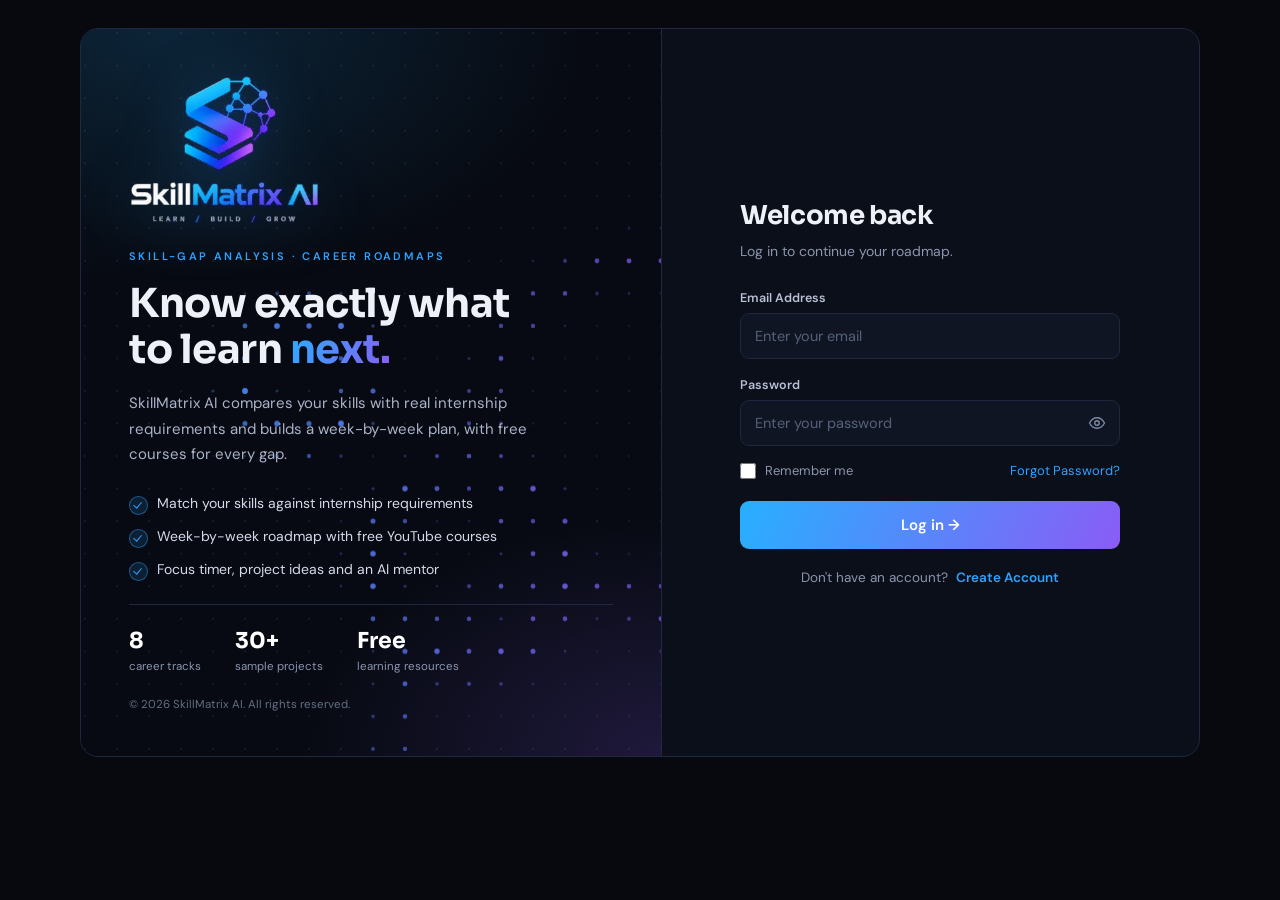
==== frontend/dashboard.html @ 907a7614 "Initial project commit" ====
<!DOCTYPE html>
<html lang="en">
<head>
    <meta charset="UTF-8">
    <meta name="viewport" content="width=device-width, initial-scale=1.0">
    <title>SkillMatrix AI - Dashboard</title>
    <link rel="icon" type="image/png" href="assets/favicon.png">
    <link rel="preconnect" href="https://fonts.googleapis.com">
    <link rel="preconnect" href="https://fonts.gstatic.com" crossorigin>
    <link href="https://fonts.googleapis.com/css2?family=DM+Sans:wght@400;500;600;700&family=Sora:wght@500;600;700&display=swap" rel="stylesheet">
    <link rel="stylesheet" href="css/app.css">
</head>
<body class="nav-open">

<svg width="0" height="0" style="position:absolute" aria-hidden="true"><defs><linearGradient id="rg" x1="0" y1="0" x2="1" y2="1"><stop offset="0" stop-color="#27b0ff"/><stop offset="1" stop-color="#8a5cf6"/></linearGradient><symbol id="i-home" viewBox="0 0 24 24"><path d="M3 11l9-8 9 8"/><path d="M5 10v10h14V10"/><path d="M10 20v-6h4v6"/></symbol><symbol id="i-target" viewBox="0 0 24 24"><circle cx="12" cy="12" r="9"/><circle cx="12" cy="12" r="5"/><circle cx="12" cy="12" r="1.2"/></symbol><symbol id="i-chart" viewBox="0 0 24 24"><path d="M4 20V10M10 20V4M16 20v-8M22 20H2"/></symbol><symbol id="i-search" viewBox="0 0 24 24"><circle cx="11" cy="11" r="7"/><path d="M20 20l-4-4"/></symbol><symbol id="i-calendar" viewBox="0 0 24 24"><rect x="3" y="5" width="18" height="16" rx="2"/><path d="M3 10h18M8 3v4M16 3v4"/></symbol><symbol id="i-steps" viewBox="0 0 24 24"><path d="M5 12h14M13 6l6 6-6 6"/></symbol><symbol id="i-code" viewBox="0 0 24 24"><path d="M8 8l-5 4 5 4M16 8l5 4-5 4M14 5l-4 14"/></symbol><symbol id="i-compass" viewBox="0 0 24 24"><circle cx="12" cy="12" r="9"/><path d="M15.5 8.5l-2 5-5 2 2-5z"/></symbol><symbol id="i-map" viewBox="0 0 24 24"><path d="M9 4L3 6v14l6-2 6 2 6-2V4l-6 2z"/><path d="M9 4v14M15 6v14"/></symbol><symbol id="i-timer" viewBox="0 0 24 24"><circle cx="12" cy="13" r="8"/><path d="M12 9v4l3 2M9 2h6"/></symbol><symbol id="i-sparkle" viewBox="0 0 24 24"><path d="M11 3l1.9 5.1L18 10l-5.1 1.9L11 17l-1.9-5.1L4 10l5.1-1.9z"/><path d="M19 15l.8 2.2L22 18l-2.2.8L19 21l-.8-2.2L16 18l2.2-.8z"/></symbol><symbol id="i-user" viewBox="0 0 24 24"><circle cx="12" cy="8" r="4"/><path d="M4 21c0-4 3.6-7 8-7s8 3 8 7"/></symbol><symbol id="i-logout" viewBox="0 0 24 24"><path d="M9 21H5a2 2 0 01-2-2V5a2 2 0 012-2h4M16 17l5-5-5-5M21 12H9"/></symbol><symbol id="i-flame" viewBox="0 0 24 24"><path d="M12 3c1 3.5 5 5.5 5 10a5 5 0 01-10 0c0-2 1-3 2-4 .3 1.5 1 2 2 2 0-3-1-5 1-8z"/></symbol><symbol id="i-layers" viewBox="0 0 24 24"><path d="M12 3l9 5-9 5-9-5z"/><path d="M3 13l9 5 9-5"/></symbol><symbol id="i-trend" viewBox="0 0 24 24"><path d="M3 17l6-6 4 4 8-8M15 7h6v6"/></symbol><symbol id="i-check" viewBox="0 0 24 24"><circle cx="12" cy="12" r="9"/><path d="M8 12.5l3 3 5-6"/></symbol><symbol id="i-medal" viewBox="0 0 24 24"><circle cx="12" cy="9" r="6"/><path d="M8.5 14L7 22l5-3 5 3-1.5-8"/></symbol></defs></svg>
<canvas id="bg-canvas" aria-hidden="true"></canvas>
<canvas id="confetti-canvas" aria-hidden="true"></canvas>

<!-- ============ SIDEBAR (opens / closes with the  button) ============ -->
<aside class="sidebar" id="sidebar" aria-label="Main menu">
    <div class="brand-row"><img src="assets/logo-mark.png" alt=""><span class="wordmark">Skill<b>Matrix</b> <i>AI</i></span></div>
    <nav id="nav">
        <p class="menu-title">Learn</p>
        <a href="#overview" data-view="overview"><svg class="ic"><use href="#i-home"/></svg><b>Dashboard</b></a>
        <a href="#analyzer" data-view="analyzer"><svg class="ic"><use href="#i-target"/></svg><b>Analyze My Skills</b></a>
        <a href="#progress" data-view="progress"><svg class="ic"><use href="#i-chart"/></svg><b>Skills &amp; Progress</b></a>
        <a href="#analysis" data-view="analysis"><svg class="ic"><use href="#i-search"/></svg><b>Skill Gap Analysis</b></a>
        <p class="menu-title">Plan</p>
        <a href="#roadmap" data-view="roadmap"><svg class="ic"><use href="#i-map"/></svg><b>Learning Roadmap</b></a>
        <a href="#schedule" data-view="schedule"><svg class="ic"><use href="#i-calendar"/></svg><b>My Schedule</b></a>
        <a href="#nextsteps" data-view="nextsteps"><svg class="ic"><use href="#i-steps"/></svg><b>Next Steps</b></a>
        <p class="menu-title">Build</p>
        <a href="#projects" data-view="projects"><svg class="ic"><use href="#i-code"/></svg><b>Projects</b></a>
        <a href="#career" data-view="career"><svg class="ic"><use href="#i-compass"/></svg><b>Career Tracks</b></a>
        <p class="menu-title">Tools</p>
        <a href="#focus" data-view="focus"><svg class="ic"><use href="#i-timer"/></svg><b>Focus Timer</b></a>
        <a href="#mentor" data-view="mentor"><svg class="ic"><use href="#i-sparkle"/></svg><b>AI Mentor</b></a>
        <p class="menu-title">Account</p>
        <a href="#profile" data-view="profile"><svg class="ic"><use href="#i-user"/></svg><b>My Profile</b></a>
    </nav>
    <div class="sidebar-bottom">
        <a href="index.html" id="logout-link"><svg class="ic"><use href="#i-logout"/></svg><b>Log out</b></a>
    </div>
</aside>
<div class="scrim" id="scrim"></div>

<!-- ============ MAIN ============ -->
<div class="main" id="main">

    <header class="topbar">
        <button type="button" class="menu-toggle" id="menu-toggle" aria-label="Toggle menu" aria-expanded="true" aria-controls="sidebar">
            <span></span><span></span><span></span>
        </button>

        <a href="#profile" class="profile-chip" id="profile-chip" title="My Profile">
            <div class="avatar" id="user-avatar">S</div>
            <div class="chip-text"><strong id="user-name">Student</strong><small>My Profile</small></div>
        </a>

        <div class="topbar-title">
            <h2 id="view-title">Dashboard</h2>
            <p id="view-sub">Welcome back! Continue your learning journey.</p>
        </div>

        <div class="top-right">
            <a href="#focus" class="mini-timer" id="mini-timer" hidden><svg class="ic"><use href="#i-timer"/></svg><span id="mini-timer-text">25:00</span></a>
            <span class="streak-pill" id="streak-pill" title="Days in a row with a focus session"><svg class="ic"><use href="#i-flame"/></svg><b id="streak-count">0</b></span>
        </div>
    </header>

    <p class="page-msg" id="page-msg" role="alert"></p>

    <main id="views">

        <!-- ========== DASHBOARD ========== -->
        <section class="view" id="overview" data-title="Dashboard" data-sub="Welcome back! Continue your learning journey.">
            <div class="welcome">
                <div>
                    <p class="small-text">YOUR LEARNING JOURNEY</p>
                    <h1 id="welcome-title">Welcome to SkillMatrix AI!</h1>
                    <p id="welcome-text">Build your skills and take the next step towards your career.</p>
                    <a href="#analyzer" class="start-btn" id="welcome-btn">Analyze My Skills</a>
                    <a href="#focus" class="start-btn ghost">Start Focus Session</a>
                </div>
                <div class="welcome-visual"><img src="assets/logo-mark.png" alt=""></div>
            </div>

            <div class="stats">
                <div class="stat-card">
                    <div class="stat-icon purple"><svg class="ic"><use href="#i-layers"/></svg></div>
                    <p>Total Skills</p><h2 id="stat-skills">00</h2><small>Skills added to profile</small>
                </div>
                <div class="stat-card">
                    <div class="stat-icon orange"><svg class="ic"><use href="#i-trend"/></svg></div>
                    <p>Skills to Improve</p><h2 id="stat-improve">00</h2><small>Based on career goal</small>
                </div>
                <div class="stat-card">
                    <div class="stat-icon green"><svg class="ic"><use href="#i-check"/></svg></div>
                    <p>Learning Progress</p><h2 id="stat-progress">0%</h2><small>Overall completion</small>
                </div>
                <div class="stat-card">
                    <div class="stat-icon blue"><svg class="ic"><use href="#i-code"/></svg></div>
                    <p>Projects</p><h2 id="stat-projects">00</h2><small>Recommended projects</small>
                </div>
            </div>

            <div class="two-column even">
                <div class="panel" id="continue-card"></div>
                <div class="panel" id="today-card"></div>
            </div>
            <div class="panel quote-card"><p id="quote-text"></p><small id="quote-by"></small></div>
        </section>

        <!-- ========== ANALYZE ========== -->
        <section class="view" id="analyzer" data-title="Analyze My Skills" data-sub="Add your skills, pick a target internship and get your match.">
            <div class="panel">
                <h3>Target Internship</h3>
                <p class="muted">Add your current skills and pick the internship you want. We calculate your match instantly.</p>

                <form id="analyze-form" class="analyze-form" action="#" method="post">
                    <div class="field">
                        <label for="internship">Target internship</label>
                        <select id="internship" name="internship"></select>
                    </div>
                    <div class="field" id="custom-title-field" hidden>
                        <label for="custom-title">Internship title</label>
                        <input id="custom-title" type="text" maxlength="80" placeholder="e.g. AI Research Intern">
                    </div>
                    <div class="field wide" id="custom-skills-field" hidden>
                        <label for="custom-skills">Required skills (comma separated)</label>
                        <input id="custom-skills" type="text" placeholder="e.g. Python, Machine Learning, SQL">
                    </div>
                    <div class="field">
                        <label for="course">Course</label>
                        <input id="course" name="course" type="text" maxlength="60" placeholder="e.g. B.Tech CSE">
                    </div>
                    <div class="field">
                        <label for="year">Year</label>
                        <select id="year" name="year">
                            <option value="">Select year</option>
                            <option>1st Year</option><option>2nd Year</option><option>3rd Year</option><option>4th Year</option>
                        </select>
                    </div>
                    <div class="field wide">
                        <label for="skill-input">Your skills</label>
                        <div class="skill-add">
                            <input id="skill-input" type="text" list="skill-options" maxlength="40" placeholder="Type a skill, e.g. Python" autocomplete="off">
                            <select id="skill-level" aria-label="Skill level">
                                <option value="Beginner">Beginner</option>
                                <option value="Intermediate" selected>Intermediate</option>
                                <option value="Advanced">Advanced</option>
                            </select>
                            <button type="button" class="btn" id="add-skill-btn">+ Add</button>
                        </div>
                        <datalist id="skill-options"></datalist>
                        <div class="chips" id="skill-chips"></div>
                    </div>
                    <div class="actions wide">
                        <button type="submit" class="btn primary" id="analyze-btn">Analyze My Skills →</button>
                        <span class="form-msg" id="analyze-msg" role="alert"></span>
                    </div>
                </form>
            </div>
        </section>

        <!-- ========== SKILLS & PROGRESS ========== -->
        <section class="view" id="progress" data-title="Skills & Progress" data-sub="Your current skill levels and career goal.">
            <div class="two-column">
                <div class="panel">
                    <h3>My Learning Progress</h3>
                    <p class="muted">Your current skill levels</p>
                    <div id="skill-bars"></div>
                </div>
                <div class="panel" id="skills">
                    <h3>My Skills</h3>
                    <p class="muted">Skills added to your profile</p>
                    <div class="skill-tags" id="skill-tags"></div>
                    <h4 class="subheading">Career Goal</h4>
                    <p class="career-goal" id="career-goal">Not selected yet</p>
                </div>
            </div>
        </section>

        <!-- ========== GAP ANALYSIS ========== -->
        <section class="view" id="analysis" data-title="Skill Gap Analysis" data-sub="See exactly what you know and what to learn next.">
            <div class="panel">
                <p class="muted">Compare your current skills with your career requirements.</p>
                <div class="match-summary" id="match-summary" hidden>
                    <div class="match-number" id="match-number">0%</div>
                    <div class="match-detail">
                        <strong id="match-label"></strong>
                        <div class="bar"><div class="fill" id="match-fill" style="width:0%"></div></div>
                        <small id="match-counts"></small>
                    </div>
                </div>
                <div class="gap-list" id="gap-list"></div>
            </div>
        </section>

        <!-- ========== SCHEDULE ========== -->
        <section class="view" id="schedule" data-title="My Schedule" data-sub="This week's plan, day by day.">
            <div class="panel schedule" id="schedule-list"></div>
        </section>

        <!-- ========== NEXT STEPS ========== -->
        <section class="view" id="nextsteps" data-title="Personalized Next Steps" data-sub="The three things that move you forward fastest.">
            <div class="three-column" id="next-steps"></div>
        </section>

        <!-- ========== PROJECTS ========== -->
        <section class="view" id="projects" data-title="Projects" data-sub="Recommended projects, plus sample projects in every language.">
            <div class="tabs" id="project-tabs" role="tablist">
                <button type="button" class="tab active" data-tab="rec"> Recommended for you</button>
                <button type="button" class="tab" data-tab="lang"> By language</button>
                <button type="button" class="tab" data-tab="mine"> My projects</button>
            </div>
            <div class="tab-pane" id="tab-rec">
                <h3 class="sub-title">Closes your skill gaps</h3>
                <div class="three-column" id="project-list"></div>
                <h3 class="sub-title">Matches the languages you already know</h3>
                <div class="three-column" id="project-more"></div>
            </div>
            <div class="tab-pane" id="tab-lang" hidden>
                <div class="lang-chips" id="lang-chips"></div>
                <div class="three-column" id="lang-projects"></div>
            </div>
            <div class="tab-pane" id="tab-mine" hidden>
                <div class="three-column" id="my-projects"></div>
            </div>
        </section>

        <!-- ========== CAREER TRACKS ========== -->
        <section class="view" id="career" data-title="Career Tracks" data-sub="Pick a track, follow the stages, learn with free playlists.">
            <h3 class="sub-title">Explore tracks</h3>
            <div class="track-grid" id="track-grid"></div>
            <div class="panel track-detail" id="track-detail" hidden></div>
            <h3 class="sub-title">Best matches for your skills</h3>
            <div class="two-column even" id="career-list"></div>
        </section>

        <!-- ========== ROADMAP ========== -->
        <section class="view" id="roadmap" data-title="Learning Roadmap" data-sub="AI-written week-by-week plan with free courses.">
            <div class="panel">
                <div class="roadmap-toolbar">
                    <div class="field">
                        <label for="roadmap-weeks">Weeks</label>
                        <select id="roadmap-weeks">
                            <option value="4">4 weeks</option><option value="6" selected>6 weeks</option>
                            <option value="8">8 weeks</option><option value="10">10 weeks</option><option value="12">12 weeks</option>
                        </select>
                    </div>
                    <div class="field">
                        <label for="roadmap-hours">Hours / week</label>
                        <input id="roadmap-hours" type="number" min="1" max="40" value="8">
                    </div>
                    <button type="button" class="btn primary" id="roadmap-btn"> Generate Roadmap</button>
                </div>
                <p class="form-msg" id="roadmap-msg" role="alert"></p>
                <p class="muted roadmap-summary" id="roadmap-summary"></p>
            </div>
            <div class="panel roadmap" id="roadmap-list"></div>
            <div class="panel" id="free-courses" hidden>
                <h3> Free courses for your roadmap</h3>
                <p class="muted">YouTube playlist searches in English and Hindi - pick the teacher you like best.</p>
                <div id="course-list"></div>
            </div>
        </section>

        <!-- ========== FOCUS TIMER ========== -->
        <section class="view" id="focus" data-title="Focus Timer" data-sub="Pomodoro sessions to build a study streak.">
            <div class="focus-wrap panel" id="focus-panel">
                <button type="button" class="btn exit-focus" id="exit-focus">✕ Exit Focus Mode</button>
                <div class="mode-tabs" id="mode-tabs">
                    <button type="button" class="tab active" data-mode="focus">Focus</button>
                    <button type="button" class="tab" data-mode="short">Short break</button>
                    <button type="button" class="tab" data-mode="long">Long break</button>
                </div>

                <div class="ring">
                    <svg viewBox="0 0 240 240" aria-hidden="true">
                        <circle class="ring-bg" cx="120" cy="120" r="104"/>
                        <circle class="ring-fg" id="ring-fg" cx="120" cy="120" r="104"/>
                    </svg>
                    <div class="ring-text"><span id="timer-text">25:00</span><small id="timer-mode">Focus</small></div>
                </div>

                <div class="field task-pick">
                    <label for="focus-task">What are you working on?</label>
                    <select id="focus-task"></select>
                </div>

                <div class="timer-controls">
                    <button type="button" class="btn primary big" id="timer-start">Start</button>
                    <button type="button" class="btn" id="timer-reset">↺ Reset</button>
                    <button type="button" class="btn" id="timer-done" hidden>✓ Mark task done</button>
                </div>

                <div class="timer-options">
                    <label>Focus <input type="number" id="opt-focus" min="5" max="90" value="25"> min</label>
                    <label>Short <input type="number" id="opt-short" min="1" max="30" value="5"> min</label>
                    <label>Long <input type="number" id="opt-long" min="5" max="60" value="15"> min</label>
                    <label class="switch"><input type="checkbox" id="opt-noise">  Focus sound</label>
                </div>

                <button type="button" class="btn focus-enter" id="enter-focus"> Enter Focus Mode (full screen)</button>
            </div>

            <div class="focus-stats" id="focus-stats"></div>
        </section>

        <!-- ========== AI MENTOR ========== -->
        <section class="view" id="mentor" data-title="AI Mentor" data-sub="Ask anything about skills, projects or careers.">
            <div class="panel chat">
                <div class="chat-log" id="chat-log"></div>
                <div class="chat-suggest" id="chat-suggest"></div>
                <form class="chat-form" id="chat-form" action="#" method="post">
                    <input type="text" id="chat-input" maxlength="500" placeholder="Ask your mentor... (Hindi / English / Hinglish)" autocomplete="off">
                    <button type="submit" class="btn primary" id="chat-send">Send </button>
                </form>
            </div>
        </section>

        <!-- ========== PROFILE ========== -->
        <section class="view" id="profile" data-title="My Profile" data-sub="Your details, stats and badges.">
            <div id="profile-panel"></div>
        </section>

    </main>

    <footer>
        <p>© 2026 SkillMatrix AI</p>
    </footer>
</div>

<script src="js/api.js"></script>
<script src="js/dashboard.js"></script>
<script src="js/extras.js"></script>
</body>
</html>
---- frontend/css/app.css ----
/* SkillMatrix AI - dashboard design system. Palette comes from the logo: electric blue -> violet on near-black. */
:root {
    --bg: #07090f; --surface: #0c111c; --surface2: #111826; --surface3: #162033; --line: #1c2538; --line2: #2a3550;
    --text: #eef1f8; --soft: #c3cadc; --muted: #8791a9; --dim: #5b657e;
    --blue: #2fa2ff; --violet: #8a5cf6; --green: #3ddc97; --amber: #ffb454; --red: #ff6b7a;
    --grad: linear-gradient(115deg, #27b0ff, #8a5cf6);
    --sidebar-w: 252px; --ease: cubic-bezier(.22,.8,.3,1);
    --r: 12px;
}
* { margin: 0; padding: 0; box-sizing: border-box; }
html { scroll-behavior: smooth; }
body { font-family: 'DM Sans', system-ui, -apple-system, 'Segoe UI', Roboto, sans-serif; background: var(--bg); color: var(--text); min-height: 100vh; -webkit-font-smoothing: antialiased; line-height: 1.5; }
h1, h2, h3, .wordmark, .stat-card h2, .match-number { font-family: 'Sora', 'DM Sans', system-ui, sans-serif; letter-spacing: -.3px; }
a { color: var(--blue); }
.muted { color: var(--muted); font-size: 13px; }
.ic { width: 18px; height: 18px; fill: none; stroke: currentColor; stroke-width: 1.7; stroke-linecap: round; stroke-linejoin: round; flex: 0 0 auto; }
#bg-canvas, #confetti-canvas { position: fixed; inset: 0; width: 100%; height: 100%; pointer-events: none; }
#bg-canvas { z-index: 0; opacity: .3; }
#confetti-canvas { z-index: 999; }

/* ============ sidebar ============ */
.sidebar { position: fixed; left: 0; top: 0; z-index: 50; width: var(--sidebar-w); height: 100vh; display: flex; flex-direction: column; padding: 18px 12px; background: #080b13; border-right: 1px solid var(--line); transform: translateX(-102%); transition: transform .4s var(--ease); }
body.nav-open .sidebar { transform: none; }
.brand-row { display: flex; align-items: center; gap: 10px; padding: 4px 8px 18px; }
.brand-row img { width: 34px; height: 34px; }
.wordmark { font-weight: 700; font-size: 18px; color: #fff; }
.wordmark b { color: var(--blue); font-weight: 700; }
.wordmark i { font-style: normal; background: var(--grad); -webkit-background-clip: text; background-clip: text; color: transparent; }
.sidebar nav { flex: 1; overflow-y: auto; padding-right: 2px; }
.menu-title { color: var(--dim); font-size: 10.5px; font-weight: 600; letter-spacing: 1.6px; text-transform: uppercase; margin: 18px 10px 7px; }
.menu-title:first-child { margin-top: 4px; }
.sidebar a { position: relative; display: flex; align-items: center; gap: 12px; padding: 9px 11px; margin-bottom: 2px; border-radius: 8px; color: var(--muted); text-decoration: none; font-size: 14px; font-weight: 500; transition: background .2s, color .2s, transform .25s var(--ease); }
.sidebar a .ic { color: var(--dim); transition: color .2s, transform .3s var(--ease); }
.sidebar a:hover { background: var(--surface2); color: #fff; transform: translateX(3px); }
.sidebar a:hover .ic { color: var(--blue); }
.sidebar a.active { background: linear-gradient(90deg, rgba(47,162,255,.14), rgba(138,92,246,.06)); color: #fff; }
.sidebar a.active .ic { color: var(--blue); }
.sidebar a.active::before { content: ""; position: absolute; left: -12px; top: 8px; bottom: 8px; width: 3px; border-radius: 0 3px 3px 0; background: var(--grad); }
.sidebar-bottom { border-top: 1px solid var(--line); margin-top: 8px; padding-top: 10px; }
.scrim { position: fixed; inset: 0; z-index: 40; background: rgba(2,4,10,.65); opacity: 0; pointer-events: none; transition: opacity .3s; }

/* ============ main + topbar ============ */
.main { position: relative; z-index: 1; margin-left: 0; padding: 0 34px 24px; transition: margin-left .4s var(--ease); }
body.nav-open .main { margin-left: var(--sidebar-w); }
.topbar { position: sticky; top: 0; z-index: 30; display: flex; align-items: center; gap: 14px; padding: 14px 0; margin: 0 -34px 26px; padding-left: 34px; padding-right: 34px; background: rgba(7,9,15,.82); backdrop-filter: blur(12px); border-bottom: 1px solid var(--line); }
.menu-toggle { width: 40px; height: 40px; flex: 0 0 40px; border-radius: 10px; border: 1px solid var(--line2); background: var(--surface); display: grid; place-content: center; gap: 4px; cursor: pointer; padding: 0; transition: border-color .2s, background .2s; }
.menu-toggle:hover { border-color: var(--blue); background: var(--surface2); }
.menu-toggle span { display: block; width: 17px; height: 1.8px; background: var(--soft); border-radius: 2px; transition: transform .35s var(--ease), opacity .2s, width .3s; }
body.nav-open .menu-toggle span:nth-child(1) { transform: translateY(5.8px) rotate(45deg); }
body.nav-open .menu-toggle span:nth-child(2) { opacity: 0; width: 5px; }
body.nav-open .menu-toggle span:nth-child(3) { transform: translateY(-5.8px) rotate(-45deg); }
.profile-chip { display: flex; align-items: center; gap: 10px; padding: 4px 14px 4px 4px; border-radius: 40px; background: var(--surface); border: 1px solid var(--line2); text-decoration: none; color: #fff; transition: border-color .2s, transform .25s var(--ease); flex: 0 0 auto; }
.profile-chip:hover { border-color: var(--blue); transform: translateY(-1px); }
.avatar { width: 32px; height: 32px; border-radius: 50%; display: grid; place-items: center; font-weight: 700; font-size: 14px; background: var(--grad); color: #04101c; font-family: 'Sora', sans-serif; flex: 0 0 auto; }
.chip-text { display: flex; flex-direction: column; line-height: 1.15; }
.chip-text strong { font-size: 13px; font-weight: 600; max-width: 130px; white-space: nowrap; overflow: hidden; text-overflow: ellipsis; }
.chip-text small { font-size: 10.5px; color: var(--muted); }
.topbar-title { flex: 1; min-width: 0; padding-left: 8px; }
.topbar-title h2 { font-size: 19px; font-weight: 600; margin-bottom: 1px; }
.topbar-title p { color: var(--muted); font-size: 12.5px; white-space: nowrap; overflow: hidden; text-overflow: ellipsis; }
.top-right { display: flex; align-items: center; gap: 10px; }
.streak-pill, .mini-timer { display: inline-flex; align-items: center; gap: 6px; padding: 7px 12px; border-radius: 20px; background: var(--surface); border: 1px solid var(--line2); font-size: 13px; font-weight: 600; text-decoration: none; }
.streak-pill { color: var(--amber); } .streak-pill .ic { width: 15px; height: 15px; }
.mini-timer { color: var(--blue); font-variant-numeric: tabular-nums; animation: blink 1.8s infinite; }
.mini-timer[hidden] { display: none; }
.page-msg { position: relative; z-index: 2; font-size: 13px; margin-bottom: 18px; padding: 12px 14px; border-radius: 9px; display: none; }
.page-msg.show { display: block; background: rgba(255,180,84,.1); border: 1px solid rgba(255,180,84,.3); color: #ffcf8f; }
.page-msg.error { background: rgba(255,107,122,.1); border-color: rgba(255,107,122,.3); color: #ff9aa5; }

/* ============ views: one visible at a time ============ */
.view { display: none; }
.view.active { display: block; }
.view.enter > * { animation: rise .5s var(--ease) both; }
.view.enter > *:nth-child(2) { animation-delay: .06s; } .view.enter > *:nth-child(3) { animation-delay: .12s; } .view.enter > *:nth-child(4) { animation-delay: .18s; }
.view.enter :is(.three-column, .stats, .track-grid, .two-column, .info-grid, .badges) > * { animation: rise .5s var(--ease) both; }
.view.enter :is(.three-column, .stats, .track-grid, .badges) > *:nth-child(1) { animation-delay: .05s; }
.view.enter :is(.three-column, .stats, .track-grid, .badges) > *:nth-child(2) { animation-delay: .1s; }
.view.enter :is(.three-column, .stats, .track-grid, .badges) > *:nth-child(3) { animation-delay: .15s; }
.view.enter :is(.three-column, .stats, .track-grid, .badges) > *:nth-child(n+4) { animation-delay: .2s; }
.sub-title { font-size: 15px; font-weight: 600; margin: 28px 0 14px; color: var(--soft); }
.sub-title:first-child { margin-top: 0; }
.subheading { margin: 26px 0 10px; font-size: 13px; color: var(--soft); font-weight: 600; }
.two-column { display: grid; grid-template-columns: 1.5fr 1fr; gap: 20px; }
.two-column.even { grid-template-columns: minmax(0,1fr) minmax(0,1fr); }
.three-column { display: grid; grid-template-columns: repeat(3, minmax(0,1fr)); gap: 18px; }

/* ============ cards ============ */
.panel, .small-card, .project-card, .career-card, .stat-card { background: var(--surface); border: 1px solid var(--line); border-radius: var(--r); padding: 22px; transition: border-color .25s, transform .3s var(--ease), background .25s; }
.stat-card:hover, .small-card:hover, .project-card:hover, .career-card:hover { border-color: var(--line2); transform: translateY(-3px); background: #0e1420; }
.panel h3 { font-size: 16px; font-weight: 600; margin-bottom: 6px; }
.panel .muted { margin-bottom: 20px; }
.panel + .panel { margin-top: 18px; }

/* hero */
.welcome { position: relative; overflow: hidden; display: flex; justify-content: space-between; align-items: center; gap: 24px; padding: 34px 36px; border-radius: 16px; border: 1px solid var(--line2); background: radial-gradient(520px 240px at 100% 0%, rgba(138,92,246,.2), transparent 70%), radial-gradient(420px 220px at 0% 100%, rgba(47,162,255,.13), transparent 70%), var(--surface); }
.welcome::before { content: ""; position: absolute; inset: 0 0 auto 0; height: 1px; background: var(--grad); opacity: .8; }
.small-text { color: var(--blue); font-size: 11px; font-weight: 600; letter-spacing: 2px; margin-bottom: 12px; text-transform: uppercase; }
.welcome h1 { font-size: 30px; font-weight: 700; margin-bottom: 10px; }
.welcome p { color: var(--soft); font-size: 14.5px; max-width: 520px; }
.welcome-visual { position: relative; flex: 0 0 150px; height: 150px; display: grid; place-items: center; margin-right: 20px; }
.welcome-visual img { width: 112px; position: relative; z-index: 1; animation: float 5s ease-in-out infinite; filter: drop-shadow(0 12px 28px rgba(47,162,255,.35)); }
.welcome-visual::before, .welcome-visual::after { content: ""; position: absolute; border-radius: 50%; border: 1px solid rgba(47,162,255,.28); inset: 0; animation: ping 3.6s ease-out infinite; }
.welcome-visual::after { animation-delay: 1.8s; border-color: rgba(138,92,246,.3); }

/* buttons */
.btn, .start-btn { display: inline-flex; align-items: center; justify-content: center; gap: 8px; padding: 10px 18px; border-radius: 9px; border: 1px solid var(--line2); background: var(--surface2); color: var(--soft); font-size: 13.5px; font-weight: 600; font-family: inherit; cursor: pointer; text-decoration: none; transition: border-color .2s, transform .2s var(--ease), box-shadow .25s, filter .2s, background .2s; position: relative; overflow: hidden; }
.btn:hover, .start-btn:hover { border-color: var(--blue); color: #fff; transform: translateY(-2px); }
.btn.primary, .start-btn { background: var(--grad); border-color: transparent; color: #fff; }
.btn.primary:hover, .start-btn:hover { box-shadow: 0 8px 24px rgba(47,162,255,.25); filter: brightness(1.07); border-color: transparent; }
.start-btn { margin-top: 22px; } .start-btn + .start-btn { margin-left: 10px; }
.start-btn.ghost { background: transparent; border: 1px solid var(--line2); color: var(--soft); }
.start-btn.ghost:hover { box-shadow: none; filter: none; border-color: var(--blue); }
.btn.big { padding: 13px 34px; font-size: 15px; }
.btn[disabled], button[disabled] { opacity: .6; cursor: wait; transform: none !important; }
.ripple { position: absolute; border-radius: 50%; background: rgba(255,255,255,.3); transform: scale(0); animation: ripple .6s linear; pointer-events: none; }
a.btn { text-decoration: none; }

/* stats */
.stats { display: grid; grid-template-columns: repeat(4, minmax(0,1fr)); gap: 16px; margin: 20px 0; }
.stat-icon { width: 38px; height: 38px; border-radius: 10px; display: grid; place-items: center; margin-bottom: 16px; }
.stat-icon.purple { background: rgba(138,92,246,.14); color: #b79bff; } .stat-icon.orange { background: rgba(255,180,84,.12); color: var(--amber); }
.stat-icon.green { background: rgba(61,220,151,.12); color: var(--green); } .stat-icon.blue { background: rgba(47,162,255,.13); color: var(--blue); }
.stat-card p { color: var(--muted); font-size: 13px; }
.stat-card h2 { font-size: 28px; font-weight: 700; margin: 4px 0 6px; }
.stat-card small { color: var(--dim); font-size: 11.5px; }
.quote-card { margin-top: 18px; border-left: 2px solid var(--blue); padding: 18px 22px; }
.quote-card p { font-size: 14.5px; color: var(--soft); line-height: 1.65; transition: opacity .4s; }
.quote-card small { color: var(--dim); display: block; margin-top: 6px; transition: opacity .4s; font-size: 12px; }
.mini-task { padding: 11px 13px; background: var(--surface2); border: 1px solid var(--line); border-radius: 9px; margin-top: 14px; font-size: 13px; color: var(--soft); }
.big-ring { display: flex; align-items: center; gap: 18px; }
.big-ring svg { width: 88px; height: 88px; transform: rotate(-90deg); flex: 0 0 88px; }
.ring-bg { fill: none; stroke: var(--surface3); stroke-width: 10; }
.ring-fg { fill: none; stroke: url(#rg); stroke-width: 10; stroke-linecap: round; }
.big-ring strong { font-family: 'Sora', sans-serif; font-size: 20px; }
.today-nums { display: flex; gap: 28px; flex-wrap: wrap; margin-top: 6px; }
.today-nums strong { display: block; font-family: 'Sora', sans-serif; font-size: 26px; color: #fff; }
.today-nums small { color: var(--muted); font-size: 12px; }
.detail-actions { display: flex; gap: 10px; flex-wrap: wrap; margin-top: 16px; }

/* forms */
.analyze-form { display: grid; grid-template-columns: 1fr 1fr; gap: 16px 20px; }
.analyze-form .wide, .actions.wide { grid-column: 1 / -1; }
.field label { display: block; font-size: 12px; font-weight: 600; color: var(--muted); margin-bottom: 7px; }
.field[hidden] { display: none; }
.panel input[type="text"], .panel input[type="number"], .panel select, .chat-form input, .profile-edit input, .timer-options input[type=number] { width: 100%; height: 42px; padding: 0 13px; background: var(--surface2); border: 1px solid var(--line2); border-radius: 9px; color: var(--text); font-size: 14px; outline: none; font-family: inherit; transition: border-color .2s, box-shadow .2s; }
.panel input:focus, .panel select:focus, .chat-form input:focus, .profile-edit input:focus { border-color: var(--blue); box-shadow: 0 0 0 3px rgba(47,162,255,.15); }
.panel select option { background: #111826; }
.skill-add { display: grid; grid-template-columns: 1fr 160px auto; gap: 10px; }
.actions { display: flex; align-items: center; gap: 16px; flex-wrap: wrap; }
.form-msg { font-size: 13px; line-height: 1.5; margin: 0; }
.form-msg:empty { display: none; }
.form-msg.error { color: #ff8e9a; } .form-msg.success { color: #5fe0a8; }
.field-error { border-color: var(--red) !important; }
.chips { display: flex; flex-wrap: wrap; gap: 8px; margin-top: 12px; }
.chip { background: var(--surface2); border: 1px solid var(--line2); color: var(--soft); padding: 7px 8px 7px 12px; border-radius: 20px; font-size: 12.5px; display: inline-flex; gap: 8px; align-items: center; animation: pop .3s var(--ease); }
.chip em { font-style: normal; color: var(--blue); font-size: 11px; }
.chip button { all: unset; cursor: pointer; color: var(--dim); font-size: 15px; line-height: 1; width: 18px; text-align: center; }
.chip button:hover { color: var(--red); }
.chips:empty::after { content: "No skills added yet."; color: var(--dim); font-size: 12.5px; }
.empty { color: var(--dim); font-size: 13px; padding: 6px 0; line-height: 1.6; }

/* skills / progress */
.skill-progress { margin-bottom: 18px; }
.progress-heading { display: flex; justify-content: space-between; font-size: 13px; margin-bottom: 8px; color: var(--soft); }
.progress-heading span:last-child { color: var(--muted); font-size: 12px; }
.bar { height: 7px; background: var(--surface3); border-radius: 10px; overflow: hidden; }
.fill { height: 100%; border-radius: 10px; background: var(--grad); transition: width .6s var(--ease); position: relative; overflow: hidden; }
.fill::after { content: ""; position: absolute; inset: 0; background: linear-gradient(90deg, transparent, rgba(255,255,255,.35), transparent); transform: translateX(-100%); animation: shine 2.8s infinite; }
.view.active .skill-progress .fill { animation: grow .9s var(--ease) both; transform-origin: left; }
.skill-tags { display: flex; flex-wrap: wrap; gap: 8px; }
.skill-tags span { background: var(--surface2); border: 1px solid var(--line2); color: var(--soft); padding: 7px 12px; border-radius: 20px; font-size: 12.5px; }
.career-goal { color: #fff; background: var(--surface2); border: 1px solid var(--line2); padding: 12px 14px; border-radius: 9px; font-size: 14px; }
.match-summary { display: flex; align-items: center; gap: 24px; padding: 4px 0 20px; border-bottom: 1px solid var(--line); margin-bottom: 4px; }
.match-summary[hidden] { display: none; }
.match-number { font-size: 42px; font-weight: 700; min-width: 120px; background: var(--grad); -webkit-background-clip: text; background-clip: text; color: transparent; }
.match-detail { flex: 1; } .match-detail strong { display: block; margin-bottom: 8px; font-size: 15px; }
.match-detail small { display: block; margin-top: 8px; color: var(--muted); font-size: 12px; }
.gap-list > div { display: flex; justify-content: space-between; align-items: center; gap: 12px; padding: 14px 0; border-bottom: 1px solid var(--line); font-size: 14px; }
.gap-list > div:last-child { border-bottom: 0; }
.gap-list div small { color: var(--muted); margin-left: 10px; font-size: 11.5px; }
.gap-list > div > span:first-child { display: flex; align-items: center; flex-wrap: wrap; gap: 4px; }
.status { padding: 5px 10px; border-radius: 6px; font-size: 11px; font-weight: 600; white-space: nowrap; }
.completed { background: rgba(61,220,151,.12); color: var(--green); } .pending { background: rgba(255,180,84,.12); color: var(--amber); }
.schedule > div { display: flex; padding: 13px 4px; border-bottom: 1px solid var(--line); gap: 26px; font-size: 13.5px; }
.schedule > div:last-child { border-bottom: 0; }
.schedule span { color: var(--blue); width: 110px; font-weight: 600; flex: 0 0 auto; }
.schedule p { color: var(--soft); }
.small-card { border-left: 2px solid var(--blue); }
.number { color: var(--blue); font-family: 'Sora', sans-serif; font-size: 13px; font-weight: 600; }
.small-card h3 { margin: 12px 0 8px; font-size: 16px; }
.small-card p, .project-card p { color: var(--muted); font-size: 13.5px; line-height: 1.65; }

/* links to YouTube */
.yt, .learn-link, .p-link { display: inline-flex; align-items: center; gap: 6px; font-size: 11.5px; font-weight: 600; padding: 5px 10px; border-radius: 16px; text-decoration: none; background: rgba(255,107,122,.09); color: #ff9aa5; border: 1px solid rgba(255,107,122,.22); transition: .2s; white-space: nowrap; }
.yt::before { content: ""; border-left: 6px solid currentColor; border-top: 4px solid transparent; border-bottom: 4px solid transparent; }
.yt:hover, .learn-link:hover { background: rgba(255,107,122,.17); transform: translateY(-1px); }
.yt.hi { background: rgba(255,180,84,.09); color: #ffc680; border-color: rgba(255,180,84,.24); }
.learn-link { margin-left: 8px; }
.p-link { background: var(--surface2); color: var(--soft); border-color: var(--line2); } .p-link:hover { border-color: var(--blue); color: #fff; }

/* tabs */
.tabs, .mode-tabs, .lang-chips { display: flex; flex-wrap: wrap; gap: 8px; margin-bottom: 22px; }
.tab, .lang-chip { all: unset; box-sizing: border-box; cursor: pointer; padding: 9px 16px; border-radius: 9px; background: var(--surface); border: 1px solid var(--line2); color: var(--muted); font-size: 13px; font-weight: 600; transition: .2s var(--ease); font-family: inherit; }
.tab:hover, .lang-chip:hover { color: #fff; border-color: var(--blue); transform: translateY(-1px); }
.tab.active, .lang-chip.active { background: rgba(47,162,255,.12); border-color: var(--blue); color: #fff; }
.tab-pane[hidden] { display: none; }
.tab-pane:not([hidden]) { animation: rise .4s var(--ease); }

/* projects */
.project-card { display: flex; flex-direction: column; }
.project-card h3 { font-size: 16px; margin: 0 0 10px; font-weight: 600; padding-right: 90px; }
.project-card .p-top { display: flex; align-items: center; justify-content: space-between; margin-bottom: 14px; }
.level { display: inline-block; padding: 4px 10px; background: rgba(47,162,255,.1); color: #7cc4ff; border: 1px solid rgba(47,162,255,.22); border-radius: 6px; font-size: 11px; font-weight: 600; }
.badge-rec { font-size: 10.5px; font-weight: 600; padding: 4px 9px; border-radius: 6px; background: rgba(61,220,151,.1); color: var(--green); border: 1px solid rgba(61,220,151,.25); }
.project-card small { display: block; margin-top: 12px; color: var(--muted); font-size: 11.5px; line-height: 1.5; }
.p-features { margin: 12px 0 0; padding: 0; list-style: none; display: flex; flex-wrap: wrap; gap: 6px; }
.p-features li { font-size: 11px; background: var(--surface2); color: var(--muted); padding: 4px 9px; border-radius: 6px; border: 1px solid var(--line); }
.p-foot { margin-top: auto; padding-top: 18px; display: flex; gap: 8px; flex-wrap: wrap; align-items: center; }
.p-state { font-family: inherit; font-size: 11.5px; font-weight: 600; padding: 5px 11px; border-radius: 16px; cursor: pointer; border: 1px solid var(--line2); background: var(--surface2); color: var(--soft); transition: .2s; }
.p-state:hover { border-color: var(--blue); }
.p-state.s-doing { background: rgba(255,180,84,.1); color: var(--amber); border-color: rgba(255,180,84,.3); }
.p-state.s-done { background: rgba(61,220,151,.1); color: var(--green); border-color: rgba(61,220,151,.3); }
.career-card h3 { font-size: 16px; margin-bottom: 8px; font-weight: 600; }
.career-card p { color: var(--muted); font-size: 13px; line-height: 1.6; }
.career-card .pct { float: right; color: var(--green); font-weight: 700; font-size: 15px; }
.match { display: inline-block; margin-top: 14px; padding: 5px 10px; border-radius: 6px; font-size: 11px; font-weight: 600; background: rgba(61,220,151,.12); color: var(--green); }
.career-card .match.explore { background: rgba(138,92,246,.12); color: #b79bff; }

/* career tracks */
.track-grid { display: grid; grid-template-columns: repeat(auto-fill, minmax(236px, 1fr)); gap: 16px; }
.track-card { all: unset; box-sizing: border-box; cursor: pointer; display: block; position: relative; overflow: hidden; background: var(--surface); border: 1px solid var(--line); border-radius: var(--r); padding: 20px; transition: .3s var(--ease); font-family: inherit; }
.track-card::before { content: ""; position: absolute; inset: 0 0 auto 0; height: 2px; background: var(--tc, var(--blue)); opacity: .9; }
.track-card:hover, .track-card.active { transform: translateY(-4px); border-color: var(--tc, var(--blue)); background: #0e1420; }
.t-mono { width: 42px; height: 42px; border-radius: 10px; display: grid; place-items: center; font-family: 'Sora', sans-serif; font-weight: 700; font-size: 14px; color: var(--tc, var(--blue)); background: color-mix(in srgb, var(--tc, var(--blue)) 14%, transparent); border: 1px solid color-mix(in srgb, var(--tc, var(--blue)) 35%, transparent); transition: transform .35s var(--ease); }
.track-card:hover .t-mono { transform: scale(1.1) rotate(-4deg); }
.track-card h3 { margin: 14px 0 6px; font-size: 15.5px; font-weight: 600; color: #fff; }
.track-card p { font-size: 12.5px; color: var(--muted); line-height: 1.6; min-height: 60px; }
.t-prog { margin-top: 14px; font-size: 11.5px; color: var(--muted); }
.track-card .bar { margin-top: 7px; height: 5px; }
.track-detail { margin: 20px 0 8px; border-top: 2px solid var(--tc, var(--blue)); animation: rise .45s var(--ease); }
.track-detail[hidden] { display: none; }
.track-detail h3 { font-size: 19px; margin-bottom: 6px; }
.stage-list { margin-top: 18px; position: relative; padding-left: 28px; }
.stage-list::before { content: ""; position: absolute; left: 8px; top: 6px; bottom: 6px; width: 1px; background: linear-gradient(var(--tc, var(--blue)), transparent); }
.stage { position: relative; padding-bottom: 22px; animation: rise .5s var(--ease) both; }
.stage::before { content: ""; position: absolute; left: -26px; top: 4px; width: 13px; height: 13px; border-radius: 50%; background: var(--bg); border: 2px solid var(--tc, var(--blue)); }
.stage h4 { font-size: 15px; font-weight: 600; margin-bottom: 4px; }
.stage h4 small { color: var(--muted); font-weight: 400; margin-left: 8px; font-size: 12px; }
.skill-row { display: flex; flex-wrap: wrap; align-items: center; gap: 8px; margin-top: 9px; font-size: 13px; }
.sk-name { min-width: 150px; color: var(--soft); }
.sk-name.known { color: var(--green); } .sk-name.known::after { content: " \2713"; }
.tool-row { display: flex; flex-wrap: wrap; gap: 8px; }
.tool-row span { font-size: 12px; background: var(--surface2); border: 1px solid var(--line2); color: var(--soft); padding: 6px 11px; border-radius: 6px; }

/* roadmap */
.roadmap-toolbar { display: flex; gap: 16px; align-items: flex-end; flex-wrap: wrap; }
.roadmap-toolbar .field { width: 150px; }
.roadmap-summary { margin-top: 14px; margin-bottom: 0 !important; }
.roadmap > div { position: relative; display: flex; gap: 18px; align-items: flex-start; padding: 16px 0; animation: rise .5s var(--ease) both; }
.roadmap > div:not(:last-child)::after { content: ""; position: absolute; left: 17px; top: 56px; bottom: -14px; width: 1px; background: var(--line2); }
.roadmap > div > span { flex: 0 0 34px; height: 34px; border-radius: 50%; display: grid; place-items: center; font-size: 13px; font-weight: 700; font-family: 'Sora', sans-serif; background: var(--surface2); border: 1px solid var(--line2); color: var(--muted); margin-top: 2px; position: relative; z-index: 1; }
.roadmap > div > span.done { background: var(--green); border-color: var(--green); color: #04150d; animation: pop .45s var(--ease); }
.roadmap > div > span.current { border-color: var(--blue); color: #fff; background: rgba(47,162,255,.15); animation: halo 2.2s infinite; }
.week-body { flex: 1; min-width: 0; }
.week-title { font-weight: 600; color: #fff; margin-bottom: 4px; font-size: 15px; }
.week-meta { color: var(--blue); font-size: 12px; margin-bottom: 6px; display: block; font-style: normal; }
.week-goal { color: var(--muted); font-size: 13px; margin-bottom: 10px; }
.week-links { margin: 0 0 10px; display: flex; gap: 8px; flex-wrap: wrap; align-items: center; font-size: 11.5px; color: var(--dim); }
.task { display: flex; gap: 10px; align-items: flex-start; padding: 5px 0; cursor: pointer; font-size: 13px; line-height: 1.5; color: var(--soft); }
.task input { margin-top: 3px; accent-color: var(--blue); }
.task.done span { text-decoration: line-through; color: var(--dim); }
.milestone { margin-top: 8px; font-size: 12px; color: var(--green); display: block; font-weight: 600; }
.tag-ai { display: inline-block; font-size: 10px; font-weight: 600; padding: 3px 8px; border-radius: 5px; margin-left: 8px; background: rgba(61,220,151,.12); color: var(--green); vertical-align: middle; }
.tag-ai.fallback { background: rgba(255,180,84,.12); color: var(--amber); }
.course-row { padding: 14px 0; border-bottom: 1px solid var(--line); display: flex; gap: 10px; flex-wrap: wrap; align-items: center; }
.course-row:last-child { border-bottom: 0; }
.course-row strong { min-width: 140px; font-size: 14px; font-weight: 600; }

/* focus timer */
.focus-wrap { max-width: 640px; margin: 0 auto; text-align: center; padding: 30px 26px; position: relative; }
.mode-tabs { justify-content: center; }
.ring { position: relative; width: 270px; height: 270px; margin: 6px auto 22px; }
.ring svg { width: 100%; height: 100%; transform: rotate(-90deg); }
.ring .ring-bg { stroke-width: 11; } .ring .ring-fg { stroke-width: 11; stroke-dasharray: 653.45; stroke-dashoffset: 0; transition: stroke-dashoffset .6s linear; filter: drop-shadow(0 0 7px rgba(47,162,255,.5)); }
.ring.running { animation: breathe 4s ease-in-out infinite; }
.ring-text { position: absolute; inset: 0; display: flex; flex-direction: column; align-items: center; justify-content: center; }
.ring-text span { font-family: 'Sora', sans-serif; font-size: 56px; font-weight: 600; font-variant-numeric: tabular-nums; }
.ring-text small { color: var(--muted); margin-top: 4px; font-size: 12px; letter-spacing: 2.4px; text-transform: uppercase; }
.task-pick { max-width: 420px; margin: 0 auto 20px; text-align: left; }
.timer-controls { display: flex; gap: 12px; justify-content: center; flex-wrap: wrap; }
.timer-controls .btn[hidden] { display: none; }
.timer-options { display: flex; gap: 16px; justify-content: center; flex-wrap: wrap; margin-top: 22px; font-size: 12px; color: var(--muted); align-items: center; }
.timer-options input[type=number] { width: 60px; height: 34px; text-align: center; padding: 0 6px; display: inline-block; }
.timer-options .switch { cursor: pointer; display: flex; align-items: center; gap: 6px; }
.timer-options input[type=checkbox] { accent-color: var(--blue); }
.focus-enter { margin-top: 24px; }
.exit-focus { display: none; position: absolute; top: 18px; right: 18px; }
.focus-stats { display: grid; grid-template-columns: repeat(auto-fit, minmax(140px, 1fr)); gap: 14px; margin: 20px auto 0; max-width: 640px; }
.focus-stats .stat-card { text-align: center; padding: 18px; }
.focus-stats .stat-card h2 { margin: 6px 0 0; font-size: 24px; }
body.focus-mode .sidebar, body.focus-mode .topbar, body.focus-mode footer, body.focus-mode .scrim { display: none !important; }
body.focus-mode .main { margin-left: 0 !important; padding: 0; }
body.focus-mode #focus-panel { position: fixed; inset: 0; max-width: none; margin: 0; z-index: 90; border-radius: 0; border: 0; display: flex; flex-direction: column; align-items: center; justify-content: center; background: radial-gradient(circle at 50% 40%, #0f1a33, #05070d 70%); animation: fadeIn .5s; }
body.focus-mode .focus-stats, body.focus-mode .focus-enter, body.focus-mode .timer-options { display: none; }
body.focus-mode .exit-focus { display: inline-flex; }
body.focus-mode .ring { width: min(70vw, 420px); height: min(70vw, 420px); }
body.focus-mode .ring-text span { font-size: clamp(54px, 12vw, 92px); }

/* mentor chat */
.chat { display: flex; flex-direction: column; max-width: 860px; margin: 0 auto; padding: 0; overflow: hidden; }
.chat-log { height: min(52vh, 460px); overflow-y: auto; padding: 22px; display: flex; flex-direction: column; gap: 12px; scroll-behavior: smooth; }
.msg { max-width: 82%; padding: 12px 15px; border-radius: 12px; font-size: 14px; line-height: 1.65; white-space: pre-wrap; word-break: break-word; animation: pop .3s var(--ease); }
.msg.bot { background: var(--surface2); border: 1px solid var(--line); border-bottom-left-radius: 3px; align-self: flex-start; }
.msg.me { background: var(--grad); color: #fff; border-bottom-right-radius: 3px; align-self: flex-end; }
.msg small { display: block; margin-top: 6px; font-size: 10.5px; color: var(--muted); }
.typing span { display: inline-block; width: 6px; height: 6px; margin-right: 4px; border-radius: 50%; background: var(--muted); animation: bounce 1s infinite; }
.typing span:nth-child(2) { animation-delay: .15s; } .typing span:nth-child(3) { animation-delay: .3s; }
.chat-suggest { display: flex; flex-wrap: wrap; gap: 8px; padding: 0 22px 14px; }
.chat-suggest button { all: unset; cursor: pointer; font-size: 12px; font-weight: 500; padding: 7px 12px; border-radius: 16px; border: 1px solid var(--line2); color: var(--soft); background: var(--surface2); transition: .2s; }
.chat-suggest button:hover { border-color: var(--blue); color: #fff; }
.chat-form { display: flex; gap: 10px; padding: 14px 18px; border-top: 1px solid var(--line); background: #0a0e18; }
.chat-form input { flex: 1; }

/* profile + badges */
.profile-hero { display: flex; gap: 22px; align-items: center; flex-wrap: wrap; padding: 26px; border-radius: 16px; border: 1px solid var(--line2); background: radial-gradient(420px 200px at 100% 0%, rgba(138,92,246,.16), transparent 70%), var(--surface); margin-bottom: 20px; }
.profile-hero .avatar { width: 76px; height: 76px; font-size: 30px; }
.profile-hero h3 { font-size: 22px; margin-bottom: 4px; }
.profile-hero p { color: var(--muted); font-size: 13px; }
.profile-edit { margin-left: auto; display: flex; gap: 8px; flex-wrap: wrap; }
.profile-edit input { width: 220px; }
.info-grid { display: grid; grid-template-columns: repeat(auto-fit, minmax(210px, 1fr)); gap: 14px; }
.info-grid .small-card { padding: 16px 18px; }
.info-grid small { color: var(--muted); font-size: 10.5px; display: block; margin-bottom: 6px; letter-spacing: 1.2px; font-weight: 600; }
.info-grid b { color: #fff; font-size: 14.5px; font-weight: 600; word-break: break-word; }
.badges { display: grid; grid-template-columns: repeat(auto-fill, minmax(170px, 1fr)); gap: 14px; }
.badge { text-align: center; padding: 20px 12px; border-radius: var(--r); background: var(--surface); border: 1px solid var(--line); transition: .3s var(--ease); }
.b-ico { width: 44px; height: 44px; margin: 0 auto 12px; border-radius: 50%; display: grid; place-items: center; background: var(--surface2); color: var(--dim); border: 1px solid var(--line2); transition: .4s; }
.b-ico .ic { width: 20px; height: 20px; }
.badge strong { font-size: 13px; display: block; margin-bottom: 4px; }
.badge small { font-size: 11.5px; color: var(--dim); }
.badge.earned { border-color: rgba(47,162,255,.4); }
.badge.earned .b-ico { background: var(--grad); color: #04101c; border-color: transparent; animation: pop .55s var(--ease); }
.badge.earned small { color: var(--green); }
.badge:hover { transform: translateY(-3px); }

footer { position: relative; z-index: 1; text-align: center; color: var(--dim); font-size: 12px; padding: 30px 0 6px; }
.toast { position: fixed; bottom: 26px; left: 50%; transform: translateX(-50%) translateY(30px); background: var(--surface3); border: 1px solid var(--line2); padding: 12px 20px; border-radius: 10px; font-size: 13.5px; opacity: 0; transition: .4s var(--ease); z-index: 1000; pointer-events: none; box-shadow: 0 12px 40px rgba(0,0,0,.5); }
.toast.show { opacity: 1; transform: translateX(-50%); }

@keyframes rise { from { opacity: 0; transform: translateY(18px); } to { opacity: 1; transform: none; } }
@keyframes fadeIn { from { opacity: 0; } to { opacity: 1; } }
@keyframes pop { 0% { opacity: 0; transform: scale(.85); } 70% { transform: scale(1.06); } 100% { opacity: 1; transform: scale(1); } }
@keyframes float { 0%,100% { transform: translateY(0); } 50% { transform: translateY(-10px); } }
@keyframes grow { from { transform: scaleX(0); } to { transform: scaleX(1); } }
@keyframes shine { to { transform: translateX(100%); } }
@keyframes ping { 0% { transform: scale(.7); opacity: .9; } 100% { transform: scale(1.35); opacity: 0; } }
@keyframes blink { 50% { opacity: .55; } }
@keyframes halo { 70% { box-shadow: 0 0 0 9px rgba(47,162,255,0); } 100% { box-shadow: 0 0 0 0 rgba(47,162,255,0); } }
@keyframes breathe { 50% { transform: scale(1.02); } }
@keyframes ripple { to { transform: scale(4); opacity: 0; } }
@keyframes bounce { 0%,60%,100% { transform: translateY(0); } 30% { transform: translateY(-5px); } }

@media (max-width: 1100px) { .stats { grid-template-columns: repeat(2, minmax(0,1fr)); } .three-column { grid-template-columns: repeat(2, minmax(0,1fr)); } }
@media (max-width: 900px) {
    body.nav-open .main { margin-left: 0; }
    body.nav-open .scrim { opacity: 1; pointer-events: auto; }
    .main { padding: 0 18px 20px; } .topbar { margin: 0 -18px 22px; padding-left: 18px; padding-right: 18px; }
    .topbar-title p { display: none; }
    .two-column, .two-column.even { grid-template-columns: minmax(0,1fr); }
    .welcome-visual { display: none; }
}
@media (max-width: 640px) {
    .stats, .three-column { grid-template-columns: minmax(0,1fr); }
    .analyze-form, .skill-add { grid-template-columns: 1fr; }
    .match-summary { flex-direction: column; align-items: flex-start; }
    .chip-text { display: none; } .profile-chip { padding: 4px; }
    .topbar-title h2 { font-size: 16px; }
    .welcome { padding: 24px 20px; } .welcome h1 { font-size: 24px; }
    .ring { width: 230px; height: 230px; } .ring-text span { font-size: 46px; }
    .msg { max-width: 92%; } .profile-edit { margin-left: 0; } .profile-edit input { width: 100%; }
    .schedule > div { gap: 14px; flex-direction: column; }
}
@media (prefers-reduced-motion: reduce) { *, *::before, *::after { animation-duration: .01ms !important; animation-iteration-count: 1 !important; transition-duration: .01ms !important; } #bg-canvas { display: none; } }

/* fixes */
.two-column > .panel + .panel, .two-column > * + * { margin-top: 0; }
.menu-title { margin: 12px 10px 5px; }
.sidebar a { padding: 8px 11px; margin-bottom: 1px; }
.brand-row { padding-bottom: 10px; }
@media (max-height: 820px) { .menu-title { margin-top: 8px; } .sidebar a { padding: 7px 11px; } }
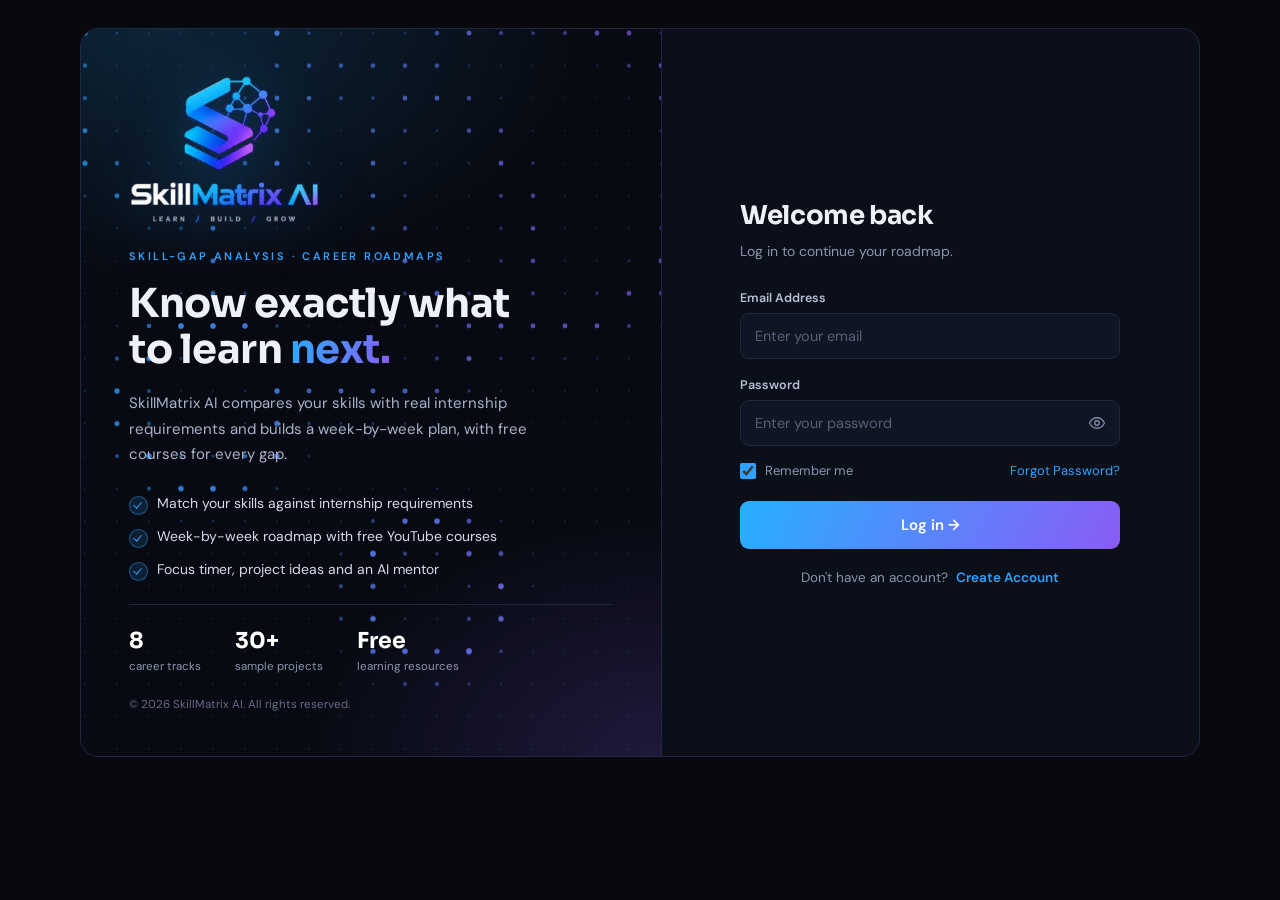
==== commit 21f69f72: "Update project features and deployment files" ====
--- a/frontend/dashboard.html
+++ b/frontend/dashboard.html
@@ -9,10 +9,13 @@
     <link rel="preconnect" href="https://fonts.gstatic.com" crossorigin>
     <link href="https://fonts.googleapis.com/css2?family=DM+Sans:wght@400;500;600;700&family=Sora:wght@500;600;700&display=swap" rel="stylesheet">
     <link rel="stylesheet" href="css/app.css">
+    <link rel="stylesheet" href="css/tools.css">
+    <link rel="manifest" href="manifest.json">
+    <meta name="theme-color" content="#0b1020">
 </head>
 <body class="nav-open">
 
-<svg width="0" height="0" style="position:absolute" aria-hidden="true"><defs><linearGradient id="rg" x1="0" y1="0" x2="1" y2="1"><stop offset="0" stop-color="#27b0ff"/><stop offset="1" stop-color="#8a5cf6"/></linearGradient><symbol id="i-home" viewBox="0 0 24 24"><path d="M3 11l9-8 9 8"/><path d="M5 10v10h14V10"/><path d="M10 20v-6h4v6"/></symbol><symbol id="i-target" viewBox="0 0 24 24"><circle cx="12" cy="12" r="9"/><circle cx="12" cy="12" r="5"/><circle cx="12" cy="12" r="1.2"/></symbol><symbol id="i-chart" viewBox="0 0 24 24"><path d="M4 20V10M10 20V4M16 20v-8M22 20H2"/></symbol><symbol id="i-search" viewBox="0 0 24 24"><circle cx="11" cy="11" r="7"/><path d="M20 20l-4-4"/></symbol><symbol id="i-calendar" viewBox="0 0 24 24"><rect x="3" y="5" width="18" height="16" rx="2"/><path d="M3 10h18M8 3v4M16 3v4"/></symbol><symbol id="i-steps" viewBox="0 0 24 24"><path d="M5 12h14M13 6l6 6-6 6"/></symbol><symbol id="i-code" viewBox="0 0 24 24"><path d="M8 8l-5 4 5 4M16 8l5 4-5 4M14 5l-4 14"/></symbol><symbol id="i-compass" viewBox="0 0 24 24"><circle cx="12" cy="12" r="9"/><path d="M15.5 8.5l-2 5-5 2 2-5z"/></symbol><symbol id="i-map" viewBox="0 0 24 24"><path d="M9 4L3 6v14l6-2 6 2 6-2V4l-6 2z"/><path d="M9 4v14M15 6v14"/></symbol><symbol id="i-timer" viewBox="0 0 24 24"><circle cx="12" cy="13" r="8"/><path d="M12 9v4l3 2M9 2h6"/></symbol><symbol id="i-sparkle" viewBox="0 0 24 24"><path d="M11 3l1.9 5.1L18 10l-5.1 1.9L11 17l-1.9-5.1L4 10l5.1-1.9z"/><path d="M19 15l.8 2.2L22 18l-2.2.8L19 21l-.8-2.2L16 18l2.2-.8z"/></symbol><symbol id="i-user" viewBox="0 0 24 24"><circle cx="12" cy="8" r="4"/><path d="M4 21c0-4 3.6-7 8-7s8 3 8 7"/></symbol><symbol id="i-logout" viewBox="0 0 24 24"><path d="M9 21H5a2 2 0 01-2-2V5a2 2 0 012-2h4M16 17l5-5-5-5M21 12H9"/></symbol><symbol id="i-flame" viewBox="0 0 24 24"><path d="M12 3c1 3.5 5 5.5 5 10a5 5 0 01-10 0c0-2 1-3 2-4 .3 1.5 1 2 2 2 0-3-1-5 1-8z"/></symbol><symbol id="i-layers" viewBox="0 0 24 24"><path d="M12 3l9 5-9 5-9-5z"/><path d="M3 13l9 5 9-5"/></symbol><symbol id="i-trend" viewBox="0 0 24 24"><path d="M3 17l6-6 4 4 8-8M15 7h6v6"/></symbol><symbol id="i-check" viewBox="0 0 24 24"><circle cx="12" cy="12" r="9"/><path d="M8 12.5l3 3 5-6"/></symbol><symbol id="i-medal" viewBox="0 0 24 24"><circle cx="12" cy="9" r="6"/><path d="M8.5 14L7 22l5-3 5 3-1.5-8"/></symbol></defs></svg>
+<svg width="0" height="0" style="position:absolute" aria-hidden="true"><defs><linearGradient id="rg" x1="0" y1="0" x2="1" y2="1"><stop offset="0" stop-color="#27b0ff"/><stop offset="1" stop-color="#8a5cf6"/></linearGradient><symbol id="i-home" viewBox="0 0 24 24"><path d="M3 11l9-8 9 8"/><path d="M5 10v10h14V10"/><path d="M10 20v-6h4v6"/></symbol><symbol id="i-target" viewBox="0 0 24 24"><circle cx="12" cy="12" r="9"/><circle cx="12" cy="12" r="5"/><circle cx="12" cy="12" r="1.2"/></symbol><symbol id="i-chart" viewBox="0 0 24 24"><path d="M4 20V10M10 20V4M16 20v-8M22 20H2"/></symbol><symbol id="i-search" viewBox="0 0 24 24"><circle cx="11" cy="11" r="7"/><path d="M20 20l-4-4"/></symbol><symbol id="i-calendar" viewBox="0 0 24 24"><rect x="3" y="5" width="18" height="16" rx="2"/><path d="M3 10h18M8 3v4M16 3v4"/></symbol><symbol id="i-steps" viewBox="0 0 24 24"><path d="M5 12h14M13 6l6 6-6 6"/></symbol><symbol id="i-code" viewBox="0 0 24 24"><path d="M8 8l-5 4 5 4M16 8l5 4-5 4M14 5l-4 14"/></symbol><symbol id="i-compass" viewBox="0 0 24 24"><circle cx="12" cy="12" r="9"/><path d="M15.5 8.5l-2 5-5 2 2-5z"/></symbol><symbol id="i-map" viewBox="0 0 24 24"><path d="M9 4L3 6v14l6-2 6 2 6-2V4l-6 2z"/><path d="M9 4v14M15 6v14"/></symbol><symbol id="i-timer" viewBox="0 0 24 24"><circle cx="12" cy="13" r="8"/><path d="M12 9v4l3 2M9 2h6"/></symbol><symbol id="i-sparkle" viewBox="0 0 24 24"><path d="M11 3l1.9 5.1L18 10l-5.1 1.9L11 17l-1.9-5.1L4 10l5.1-1.9z"/><path d="M19 15l.8 2.2L22 18l-2.2.8L19 21l-.8-2.2L16 18l2.2-.8z"/></symbol><symbol id="i-user" viewBox="0 0 24 24"><circle cx="12" cy="8" r="4"/><path d="M4 21c0-4 3.6-7 8-7s8 3 8 7"/></symbol><symbol id="i-logout" viewBox="0 0 24 24"><path d="M9 21H5a2 2 0 01-2-2V5a2 2 0 012-2h4M16 17l5-5-5-5M21 12H9"/></symbol><symbol id="i-flame" viewBox="0 0 24 24"><path d="M12 3c1 3.5 5 5.5 5 10a5 5 0 01-10 0c0-2 1-3 2-4 .3 1.5 1 2 2 2 0-3-1-5 1-8z"/></symbol><symbol id="i-layers" viewBox="0 0 24 24"><path d="M12 3l9 5-9 5-9-5z"/><path d="M3 13l9 5 9-5"/></symbol><symbol id="i-trend" viewBox="0 0 24 24"><path d="M3 17l6-6 4 4 8-8M15 7h6v6"/></symbol><symbol id="i-check" viewBox="0 0 24 24"><circle cx="12" cy="12" r="9"/><path d="M8 12.5l3 3 5-6"/></symbol><symbol id="i-gamepad" viewBox="0 0 24 24"><rect x="2" y="7" width="20" height="11" rx="5"/><path d="M7 10v5M4.5 12.5h5"/><circle cx="15.5" cy="11.5" r="1"/><circle cx="18" cy="14" r="1"/></symbol><symbol id="i-medal" viewBox="0 0 24 24"><circle cx="12" cy="9" r="6"/><path d="M8.5 14L7 22l5-3 5 3-1.5-8"/></symbol></defs></svg>
 <canvas id="bg-canvas" aria-hidden="true"></canvas>
 <canvas id="confetti-canvas" aria-hidden="true"></canvas>
 
@@ -35,7 +38,22 @@
         <p class="menu-title">Tools</p>
         <a href="#focus" data-view="focus"><svg class="ic"><use href="#i-timer"/></svg><b>Focus Timer</b></a>
         <a href="#mentor" data-view="mentor"><svg class="ic"><use href="#i-sparkle"/></svg><b>AI Mentor</b></a>
+        <a href="#skilltest" data-view="skilltest"><svg class="ic"><use href="#i-check"/></svg><b>Skill Test</b></a>
+        <a href="#games" data-view="games"><svg class="ic"><use href="#i-gamepad"/></svg><b>Game Zone</b></a>
+        <a href="#arcade" data-view="arcade"><svg class="ic"><use href="#i-gamepad"/></svg><b>Code Arcade</b></a>
+        <p class="menu-title">Career Kit</p>
+        <a href="#resume" data-view="resume"><svg class="ic"><use href="#i-layers"/></svg><b>Resume Builder</b></a>
+        <a href="#ats" data-view="ats"><svg class="ic"><use href="#i-search"/></svg><b>ATS Checker</b></a>
+        <a href="#linkedin" data-view="linkedin"><svg class="ic"><use href="#i-user"/></svg><b>LinkedIn Analyzer</b></a>
+        <a href="#interview" data-view="interview"><svg class="ic"><use href="#i-sparkle"/></svg><b>Interview Prep</b></a>
+        <a href="#notes" data-view="notes"><svg class="ic"><use href="#i-code"/></svg><b>Study Notes</b></a>
+        <a href="#tracker" data-view="tracker"><svg class="ic"><use href="#i-check"/></svg><b>Application Tracker</b></a>
+        <a href="#simulator" data-view="simulator"><svg class="ic"><use href="#i-trend"/></svg><b>Skill Simulator</b></a>
+        <a href="#company" data-view="company"><svg class="ic"><use href="#i-layers"/></svg><b>Company Prep</b></a>
+        <a href="#cover" data-view="cover"><svg class="ic"><use href="#i-user"/></svg><b>Cover Letter</b></a>
+        <a href="#market" data-view="market"><svg class="ic"><use href="#i-trend"/></svg><b>Job Market</b></a>
         <p class="menu-title">Account</p>
+        <a href="#privacy" data-view="privacy"><svg class="ic"><use href="#i-check"/></svg><b>Privacy &amp; Data</b></a>
         <a href="#profile" data-view="profile"><svg class="ic"><use href="#i-user"/></svg><b>My Profile</b></a>
     </nav>
     <div class="sidebar-bottom">
@@ -198,13 +216,14 @@
         </section>
 
         <!-- ========== SCHEDULE ========== -->
-        <section class="view" id="schedule" data-title="My Schedule" data-sub="This week's plan, day by day.">
-            <div class="panel schedule" id="schedule-list"></div>
+        <section class="view" id="schedule" data-title="My Schedule" data-sub="Build your own timetable: choose days, hours and start time.">
+            <div id="plan-box"></div>
         </section>
 
         <!-- ========== NEXT STEPS ========== -->
         <section class="view" id="nextsteps" data-title="Personalized Next Steps" data-sub="The three things that move you forward fastest.">
             <div class="three-column" id="next-steps"></div>
+            <div id="next-reco"></div>
         </section>
 
         <!-- ========== PROJECTS ========== -->
@@ -320,6 +339,39 @@
             </div>
         </section>
 
+        <!-- ========== CODE ARCADE ========== -->
+        <section class="view" id="arcade" data-title="Code Arcade" data-sub="Play, earn XP and learn Python, HTML, CSS and more.">
+            <div class="panel arc-stats" id="arc-stats"></div>
+            <div id="arc-home">
+                <h3 class="sub-title">Quiz rounds (6 questions each)</h3>
+                <div class="bt-tiers" id="arc-qlevel"></div>
+                <div class="game-grid" id="arc-langs"></div>
+                <h3 class="sub-title">Answer Rain: catch the right answer before it lands</h3>
+                <div class="game-grid" id="arc-rain"></div>
+                <h3 class="sub-title">Monster battles (5 levels: Easy to Insane)</h3>
+                <div class="game-grid" id="arc-battle"></div>
+                <h3 class="sub-title">Live labs: write real HTML and CSS</h3>
+                <div class="game-grid" id="arc-labs"></div>
+            </div>
+            <div id="arc-play" hidden></div>
+        </section>
+
+        <section class="view" id="skilltest" data-title="Skill Test" data-sub="Random questions verify the level you claim."><div id="v-skilltest"></div></section>
+
+        <section class="view" id="resume" data-title="Resume Builder" data-sub="Fill each section; the resume updates live."><div id="v-resume"></div></section>
+        <section class="view" id="ats" data-title="ATS Checker" data-sub="Upload your resume and see how ATS software reads it."><div id="v-ats"></div></section>
+        <section class="view" id="linkedin" data-title="LinkedIn Analyzer" data-sub="Tips plus a full profile analysis."><div id="v-linkedin"></div></section>
+        <section class="view" id="interview" data-title="Interview Prep" data-sub="Questions with full answers and a mock interview."><div id="v-interview"></div></section>
+        <section class="view" id="notes" data-title="Study Notes" data-sub="Notes for every language: edit, upload, download."><div id="v-notes"></div></section>
+        <section class="view" id="tracker" data-title="Application Tracker" data-sub="Track every application from wishlist to offer."><div id="v-tracker"></div></section>
+        <section class="view" id="simulator" data-title="Skill Simulator" data-sub="See how one new skill changes your match."><div id="v-simulator"></div></section>
+        <section class="view" id="company" data-title="Company Prep" data-sub="What each type of company looks for."><div id="v-company"></div></section>
+        <section class="view" id="cover" data-title="Cover Letter & Emails" data-sub="Cover letter, cold email and referral request."><div id="v-cover"></div></section>
+        <section class="view" id="privacy" data-title="Privacy & Data" data-sub="Export or delete everything we store."><div id="v-privacy"></div></section>
+        <section class="view" id="market" data-title="Job Market" data-sub="What companies ask for, shown as charts."><div id="v-market"></div></section>
+
+        <section class="view" id="games" data-title="Game Zone" data-sub="Space and racing games powered by coding questions."><div id="v-games"></div></section>
+
         <!-- ========== PROFILE ========== -->
         <section class="view" id="profile" data-title="My Profile" data-sub="Your details, stats and badges.">
             <div id="profile-panel"></div>
@@ -332,8 +384,25 @@
     </footer>
 </div>
 
-<script src="js/api.js"></script>
+<script src="js/config.js"></script>
+    <script src="js/api.js"></script>
 <script src="js/dashboard.js"></script>
+<script src="js/starters.js"></script>
 <script src="js/extras.js"></script>
+<script src="js/arcade-data.js"></script>
+<script src="js/arcade-gen.js"></script>
+<script src="js/arcade-bank.js"></script>
+<script src="js/sound.js"></script>
+<script src="js/arcade.js"></script>
+<script src="js/battle.js"></script>
+<script src="js/rain.js"></script>
+<script src="js/planner.js"></script>
+<script src="js/sync.js"></script>
+<script src="js/qbank.js"></script>
+<script src="js/kit-data.js"></script>
+<script src="js/qbank2.js"></script>
+<script src="js/qbank3.js"></script>
+<script src="js/games.js"></script>
+<script src="js/tools.js"></script>
 </body>
 </html>
--- a/frontend/css/app.css
+++ b/frontend/css/app.css
@@ -388,3 +388,112 @@
 .sidebar a { padding: 8px 11px; margin-bottom: 1px; }
 .brand-row { padding-bottom: 10px; }
 @media (max-height: 820px) { .menu-title { margin-top: 8px; } .sidebar a { padding: 7px 11px; } }
+
+
+/* thin dark scrollbars, no sideways scrolling in the menu */
+* { scrollbar-width: thin; scrollbar-color: #2a3550 transparent; }
+::-webkit-scrollbar { width: 8px; height: 8px; }
+::-webkit-scrollbar-track { background: transparent; }
+::-webkit-scrollbar-thumb { background: #2a3550; border-radius: 8px; }
+::-webkit-scrollbar-thumb:hover { background: #3a4a70; }
+::-webkit-scrollbar-corner { background: transparent; }
+.sidebar nav { overflow-x: hidden; overflow-y: auto; }
+.sidebar nav::-webkit-scrollbar { width: 4px; }
+
+
+/* starter code viewer */
+.code-btn { cursor: pointer; font-family: inherit; }
+.modal { position: fixed; inset: 0; z-index: 200; background: rgba(2,4,10,.78); backdrop-filter: blur(4px); display: grid; place-items: center; padding: 20px; animation: fadeIn .25s; }
+.modal-box { width: min(920px, 100%); max-height: 90vh; display: flex; flex-direction: column; gap: 14px; background: var(--surface); border: 1px solid var(--line2); border-radius: 14px; padding: 20px; animation: pop .3s var(--ease); }
+.modal-head { display: flex; justify-content: space-between; align-items: flex-start; gap: 14px; flex-wrap: wrap; }
+.modal-head h3 { font-size: 17px; margin-bottom: 2px; }
+.modal-head small { color: var(--blue); font-size: 12px; }
+.modal-actions { display: flex; gap: 8px; }
+.modal-actions .btn { padding: 8px 14px; }
+.code-block { margin: 0; overflow: auto; background: #070b14; border: 1px solid var(--line); border-radius: 10px; padding: 16px; font-size: 12.5px; line-height: 1.6; color: #d6def2; font-family: 'JetBrains Mono', 'Fira Code', Consolas, 'Courier New', monospace; tab-size: 4; }
+.code-block code { white-space: pre; }
+
+
+/* ============ Code Arcade ============ */
+.arc-stats { display: flex; justify-content: space-between; align-items: center; gap: 24px; flex-wrap: wrap; margin-bottom: 6px; }
+.arc-level { display: flex; align-items: center; gap: 16px; flex: 1; min-width: 280px; }
+.arc-badge { width: 54px; height: 54px; border-radius: 14px; display: grid; place-items: center; font-family: 'Sora', sans-serif; font-weight: 700; font-size: 22px; background: var(--grad); color: #04101c; flex: 0 0 54px; }
+.arc-level strong { display: block; font-size: 16px; } .arc-level small { color: var(--muted); font-size: 12px; }
+.arc-xp { flex: 1; min-width: 150px; } .arc-xp small { display: block; margin-top: 6px; }
+.arc-mini { display: flex; gap: 26px; }
+.arc-mini b { display: block; font-family: 'Sora', sans-serif; font-size: 22px; } .arc-mini small { color: var(--muted); font-size: 11.5px; }
+.game-grid { display: grid; grid-template-columns: repeat(auto-fill, minmax(220px, 1fr)); gap: 16px; }
+.game-card { all: unset; box-sizing: border-box; cursor: pointer; display: flex; flex-direction: column; gap: 6px; position: relative; overflow: hidden; background: var(--surface); border: 1px solid var(--line); border-radius: var(--r); padding: 20px; transition: .3s var(--ease); font-family: inherit; }
+.game-card::before { content: ""; position: absolute; inset: 0 0 auto 0; height: 2px; background: var(--tc, var(--blue)); }
+.game-card:hover { transform: translateY(-5px); border-color: var(--tc, var(--blue)); background: #0e1420; }
+.game-card:focus-visible { outline: 2px solid var(--blue); outline-offset: 2px; }
+.game-card h3 { font-size: 16px; margin: 10px 0 0; color: #fff; }
+.game-card p { color: var(--muted); font-size: 12.5px; line-height: 1.55; min-height: 38px; }
+.game-foot { display: flex; justify-content: space-between; align-items: center; margin-top: 8px; font-size: 12px; }
+.game-foot small { color: var(--muted); } .game-foot b { color: var(--tc, var(--blue)); }
+.game-card.done::after { content: "\2713"; position: absolute; top: 14px; right: 16px; color: var(--green); font-weight: 700; }
+.play-top { display: flex; justify-content: space-between; align-items: center; gap: 12px; flex-wrap: wrap; margin-bottom: 14px; }
+.play-meta { display: flex; gap: 18px; color: var(--muted); font-size: 13px; } .play-meta b { color: #fff; }
+.play-bar { margin-bottom: 18px; }
+.q-card { max-width: 820px; margin: 0 auto; }
+.q-text { font-size: 18px; margin-bottom: 14px; font-weight: 600; }
+.q-code { margin: 0 0 16px; font-size: 13.5px; }
+.opts { display: grid; gap: 10px; }
+.opt { all: unset; box-sizing: border-box; cursor: pointer; padding: 13px 16px; border-radius: 10px; background: var(--surface2); border: 1px solid var(--line2); color: var(--soft); font-size: 14.5px; white-space: pre-wrap; transition: .2s var(--ease); font-family: inherit; }
+.opt:hover { border-color: var(--blue); color: #fff; transform: translateX(4px); }
+.opt.right { background: rgba(61,220,151,.14); border-color: var(--green); color: #b8f5d9; animation: pop .35s var(--ease); }
+.opt.wrong { background: rgba(255,107,122,.12); border-color: var(--red); color: #ffb3bb; animation: shake .4s; }
+.fill-row { display: flex; gap: 10px; } .fill-input { flex: 1; height: 44px; padding: 0 14px; background: var(--surface2); border: 1px solid var(--line2); border-radius: 9px; color: var(--text); font-family: 'Courier New', monospace; font-size: 15px; outline: none; }
+.fill-input:focus { border-color: var(--blue); box-shadow: 0 0 0 3px rgba(47,162,255,.15); }
+.chip-answer, .chip-pool { display: flex; flex-direction: column; gap: 8px; margin: 12px 0; }
+.chip-answer { min-height: 56px; padding: 10px; border: 1px dashed var(--line2); border-radius: 10px; }
+.line-chip { all: unset; box-sizing: border-box; cursor: pointer; padding: 10px 14px; border-radius: 8px; background: var(--surface2); border: 1px solid var(--line2); color: #d6def2; font-family: 'Courier New', monospace; font-size: 13.5px; white-space: pre; transition: .2s; }
+.line-chip:hover { border-color: var(--blue); }
+.line-chip.right { border-color: var(--green); background: rgba(61,220,151,.12); } .line-chip.wrong { border-color: var(--red); background: rgba(255,107,122,.1); }
+.feedback { margin-top: 16px; padding: 14px 16px; border-radius: 10px; font-size: 14px; line-height: 1.6; animation: rise .35s var(--ease); white-space: pre-wrap; }
+.feedback[hidden] { display: none; }
+.feedback.ok { background: rgba(61,220,151,.1); border: 1px solid rgba(61,220,151,.35); color: #b8f5d9; }
+.feedback.bad { background: rgba(255,180,84,.09); border: 1px solid rgba(255,180,84,.35); color: #ffd9a8; }
+.feedback p { margin-top: 6px; color: var(--soft); }
+.q-next { margin-top: 16px; display: flex; justify-content: flex-end; } .q-next .btn[hidden] { display: none; }
+.result-card { max-width: 560px; margin: 20px auto; text-align: center; padding: 34px; }
+.stars { font-size: 44px; margin-bottom: 8px; } .star { display: inline-block; color: #2a3550; margin: 0 4px; }
+.star.on { color: #ffcf4d; animation: pop .6s var(--ease) both; filter: drop-shadow(0 0 8px rgba(255,207,77,.5)); }
+.result-card h2 { margin-bottom: 6px; }
+.lab-panel h3 { margin-bottom: 14px; font-size: 16px; }
+.lab-grid { display: grid; grid-template-columns: 1fr 1fr; gap: 16px; }
+.lab-code { width: 100%; min-height: 240px; margin-top: 6px; padding: 14px; background: #070b14; border: 1px solid var(--line2); border-radius: 10px; color: #d6def2; font-family: 'Courier New', monospace; font-size: 13.5px; line-height: 1.6; resize: vertical; outline: none; tab-size: 2; }
+.lab-code:focus { border-color: var(--blue); }
+.lab-frame { width: 100%; height: 240px; margin-top: 6px; border: 1px solid var(--line2); border-radius: 10px; background: #fff; }
+@keyframes shake { 20%, 60% { transform: translateX(-6px); } 40%, 80% { transform: translateX(6px); } }
+@media (max-width: 760px) { .lab-grid { grid-template-columns: 1fr; } .arc-mini { gap: 18px; } }
+
+/* ============ planner + battle ============ */
+.pl-cfg { display: grid; grid-template-columns: repeat(auto-fit, minmax(160px, 1fr)); gap: 14px; margin-bottom: 12px; }
+.pl-sum { margin: 6px 0 14px; }
+.pl-days { display: grid; grid-template-columns: repeat(auto-fill, minmax(260px, 1fr)); gap: 14px; }
+.pl-day h4 { font-size: 14px; margin-bottom: 10px; }
+.pl-day.today { border-color: var(--blue); }
+.pl-slot { display: grid; grid-template-columns: auto 46px 1fr; gap: 8px; align-items: start; padding: 8px 0; border-top: 1px solid var(--line); font-size: 13px; color: var(--soft); cursor: pointer; }
+.pl-slot b { color: var(--blue); font-weight: 600; }
+.pl-slot.done span { text-decoration: line-through; color: var(--dim); }
+#next-reco { margin-top: 26px; }
+.bt-card { cursor: default; }
+.bt-tiers { display: flex; gap: 8px; margin-top: 10px; flex-wrap: wrap; }
+.bt-tier { border: 1px solid var(--tc); background: transparent; color: #fff; border-radius: 8px; padding: 7px 14px; font: inherit; font-size: 13px; cursor: pointer; }
+.bt-tier:hover, .bt-tier:focus-visible { background: var(--tc); color: #07090f; }
+.bt-tier.won { background: color-mix(in srgb, var(--tc) 25%, transparent); }
+.bt-stage { width: 100%; max-width: 860px; margin: 12px auto; }
+.bt-canvas { display: block; width: 100%; border-radius: var(--r); border: 1px solid var(--line2); touch-action: manipulation; }
+.bt-q { max-width: 860px; margin: 0 auto; }
+.bt-tag { font-size: 12px; color: var(--amber); margin-bottom: 6px; }
+.bt-tag.boss { color: var(--red); font-weight: 700; }
+@media (max-width: 600px) { .bt-q .opts { grid-template-columns: 1fr; } .pl-days { grid-template-columns: 1fr; } }
+
+#arc-qlevel { margin: -4px 0 14px; }
+.bt-tier.on { background: var(--blue); border-color: var(--blue); color: #07090f; }
+.rain-wrap { max-width: 760px; margin: 12px auto; }
+
+.sfx-btn { position: fixed; right: 14px; bottom: 14px; z-index: 60; padding: 9px 14px; border-radius: 999px; border: 1px solid var(--line2); background: var(--surface2); color: #fff; font: inherit; font-size: 13px; cursor: pointer; }
+.sfx-btn[hidden] { display: none; }
+.sfx-btn:hover, .sfx-btn:focus-visible { border-color: var(--blue); }
--- a/frontend/css/tools.css
+++ b/frontend/css/tools.css
@@ -0,0 +1,59 @@
+/* Career kit pages */
+.k-card { margin-bottom: 18px; }
+.k-grid { display: grid; grid-template-columns: repeat(auto-fit, minmax(210px, 1fr)); gap: 14px; margin-bottom: 14px; }
+.k-grid .wide { grid-column: 1 / -1; }
+.k-area, .panel textarea { width: 100%; padding: 12px; border-radius: 9px; background: var(--surface2); color: var(--text); border: 1px solid var(--line2); font: inherit; resize: vertical; }
+.k-split { display: grid; grid-template-columns: minmax(0, 1.1fr) minmax(0, 1fr); gap: 20px; align-items: start; }
+.k-split.even { grid-template-columns: minmax(0, 1fr) minmax(0, 1fr); }
+.k-sticky { position: sticky; top: 80px; }
+.k-toolbar { display: flex; flex-wrap: wrap; gap: 10px; align-items: center; margin: 0 0 14px; }
+.k-toolbar select { padding: 9px 12px; border-radius: 9px; background: var(--surface2); color: var(--text); border: 1px solid var(--line2); }
+.btn.k-small { padding: 5px 12px; font-size: 12px; margin-top: 4px; }
+.k-rowset { border: 1px dashed var(--line2); border-radius: 10px; padding: 14px; margin-bottom: 12px; }
+.k-drop { display: flex; align-items: center; justify-content: center; padding: 22px; margin-bottom: 10px; border: 2px dashed var(--line2); border-radius: 12px; color: var(--soft); cursor: pointer; transition: .2s; }
+.k-drop:hover { border-color: var(--blue); color: #fff; background: rgba(47,162,255,.06); }
+/* charts */
+.k-result { display: flex; gap: 26px; align-items: center; flex-wrap: wrap; margin: 6px 0 16px; }
+.k-result > .k-bars { flex: 1; min-width: 220px; }
+.k-ring-wrap { text-align: center; } .k-ring { width: 130px; height: 130px; display: block; margin: 0 auto 4px; } .k-ring-wrap small { color: var(--muted); }
+.k-bar { margin-bottom: 13px; } .k-bar-head { display: flex; justify-content: space-between; font-size: 13px; margin-bottom: 5px; color: var(--soft); }
+.k-track { height: 9px; background: var(--surface3); border-radius: 9px; overflow: hidden; }
+.k-track i { display: block; height: 100%; border-radius: 9px; animation: grow .8s var(--ease); transform-origin: left; }
+@keyframes grow { from { transform: scaleX(0); } }
+.k-stats { display: grid; grid-template-columns: repeat(auto-fit, minmax(170px, 1fr)); gap: 16px; margin-bottom: 18px; }
+.k-stat small { color: var(--muted); } .k-stat h2 { margin-top: 4px; font-size: 24px; }
+/* test */
+.k-q { padding: 14px 0; border-bottom: 1px solid var(--line); } .k-q label { display: block; padding: 6px 4px; cursor: pointer; border-radius: 6px; } .k-q label:hover { background: var(--surface2); }
+.k-q pre { background: var(--surface2); padding: 12px; border-radius: 8px; overflow: auto; margin: 8px 0; font-size: 13px; }
+.k-lvl { font-size: 10.5px; padding: 2px 8px; border-radius: 20px; font-weight: 700; margin-right: 6px; }
+.k-lvl.l0 { background: rgba(61,220,151,.15); color: var(--green); } .k-lvl.l1 { background: rgba(255,180,84,.15); color: var(--amber); } .k-lvl.l2 { background: rgba(255,107,122,.15); color: var(--red); }
+.k-tip { padding: 12px 0; border-bottom: 1px solid var(--line); } .k-tip p { color: var(--muted); font-size: 13.5px; margin-top: 3px; }
+.k-qa summary { cursor: pointer; font-weight: 600; } .k-qa p, .k-answer { margin-top: 10px; color: var(--soft); line-height: 1.65; } .k-qa { margin-top: 12px; }
+/* resume preview (always white like paper) */
+#resume-sheet { background: #fff; color: #111; padding: 30px 34px; border-radius: 8px; font: 13px/1.5 Arial, Helvetica, sans-serif; min-height: 520px; box-shadow: 0 10px 40px rgba(0,0,0,.35); }
+#resume-sheet p, #resume-sheet span, #resume-sheet b { color: #111; }
+.rs-name { font-size: 24px; color: #111; } .rs-contact { color: #444 !important; margin: 4px 0 8px; font-size: 12px; }
+.rs-h { font-size: 12px; letter-spacing: 1.4px; text-transform: uppercase; border-bottom: 1px solid #111; margin: 14px 0 6px; padding-bottom: 2px; color: #111; }
+.rs-row { display: flex; flex-wrap: wrap; justify-content: space-between; gap: 2px 12px; margin-top: 6px; } .rs-row p { flex-basis: 100%; }
+#resume-sheet.rs-modern { border-top: 8px solid #2b6cf6; } .rs-modern .rs-h { color: #2b6cf6; border-color: #2b6cf6; } .rs-modern .rs-name { color: #2b6cf6; }
+@media print { body * { visibility: hidden !important; } #resume-sheet, #resume-sheet *, #certificate, #certificate * { visibility: visible !important; } #resume-sheet, #certificate { position: absolute; left: 0; top: 0; width: 100%; box-shadow: none; } }
+/* floating mentor */
+.fm-fab { position: fixed; right: 22px; bottom: 22px; z-index: 90; width: 54px; height: 54px; border-radius: 50%; border: 0; background: var(--grad); color: #fff; font-size: 22px; cursor: pointer; box-shadow: 0 10px 30px rgba(47,162,255,.4); transition: transform .2s; }
+.fm-fab:hover { transform: scale(1.08); }
+.fm-panel { position: fixed; right: 22px; bottom: 90px; z-index: 90; width: min(380px, calc(100vw - 30px)); height: 460px; display: flex; flex-direction: column; background: var(--surface); border: 1px solid var(--line2); border-radius: 14px; box-shadow: 0 20px 60px rgba(0,0,0,.5); }
+.fm-panel[hidden] { display: none; } .fm-head { display: flex; justify-content: space-between; align-items: center; padding: 12px 14px; border-bottom: 1px solid var(--line); }
+.fm-log { flex: 1; overflow-y: auto; padding: 12px; display: flex; flex-direction: column; gap: 8px; }
+.fm-me, .fm-bot { padding: 9px 12px; border-radius: 12px; font-size: 13.5px; line-height: 1.55; max-width: 92%; white-space: pre-wrap; }
+.fm-me { align-self: flex-end; background: var(--grad); color: #fff; } .fm-bot { background: var(--surface2); color: var(--soft); }
+.fm-form { display: flex; gap: 8px; padding: 10px; border-top: 1px solid var(--line); } .fm-form input { flex: 1; padding: 9px 12px; border-radius: 9px; background: var(--surface2); border: 1px solid var(--line2); color: var(--text); }
+@media (max-width: 900px) { .k-split, .k-split.even { grid-template-columns: 1fr; } .k-sticky { position: static; } }
+/* game zone */
+.g-grid { display: grid; grid-template-columns: repeat(auto-fit, minmax(260px, 1fr)); gap: 18px; margin-top: 18px; }
+.g-card { border-radius: 16px; padding: 24px; border: 1px solid var(--line2); display: flex; flex-direction: column; gap: 10px; min-height: 190px; transition: transform .2s; } .g-card:hover { transform: translateY(-4px); } .g-card p { color: #dfe6ff; font-size: 14px; flex: 1; }
+.g-bar { display: flex; align-items: center; gap: 14px; margin-bottom: 12px; } .g-hud { font-weight: 600; color: var(--soft); }
+.g-q { background: var(--surface); border: 1px solid var(--line2); border-radius: 10px; padding: 12px 16px; margin-bottom: 10px; } .g-q pre { margin-top: 8px; font-size: 13px; color: var(--soft); white-space: pre-wrap; }
+.g-canvas { width: 100%; max-width: 760px; display: block; border-radius: 14px; border: 1px solid var(--line2); touch-action: none; background: #05030f; }
+.g-over { max-width: 760px; text-align: center; padding: 22px; margin-top: 12px; background: var(--surface); border: 1px solid var(--line2); border-radius: 12px; } .g-over h2 { margin-bottom: 6px; } .g-over p { margin-bottom: 12px; }
+.g-help { margin-top: 10px; }
+.k-gen { background: var(--surface2); border: 1px solid var(--line); border-radius: 10px; padding: 12px 14px; margin-bottom: 10px; } .k-gen-head { display: flex; justify-content: space-between; align-items: center; } .k-gen p { white-space: pre-wrap; color: var(--soft); font-size: 13.5px; margin-top: 6px; }
+#certificate { display: none; text-align: center; background: #fff; color: #111; border: 10px double #2b6cf6; padding: 70px 40px; font-family: Georgia, serif; } #certificate * { color: #111; } #certificate h1 { font-size: 34px; margin-bottom: 24px; } #certificate h2 { margin: 12px 0; font-size: 30px; } @media print { #certificate { display: block; } }
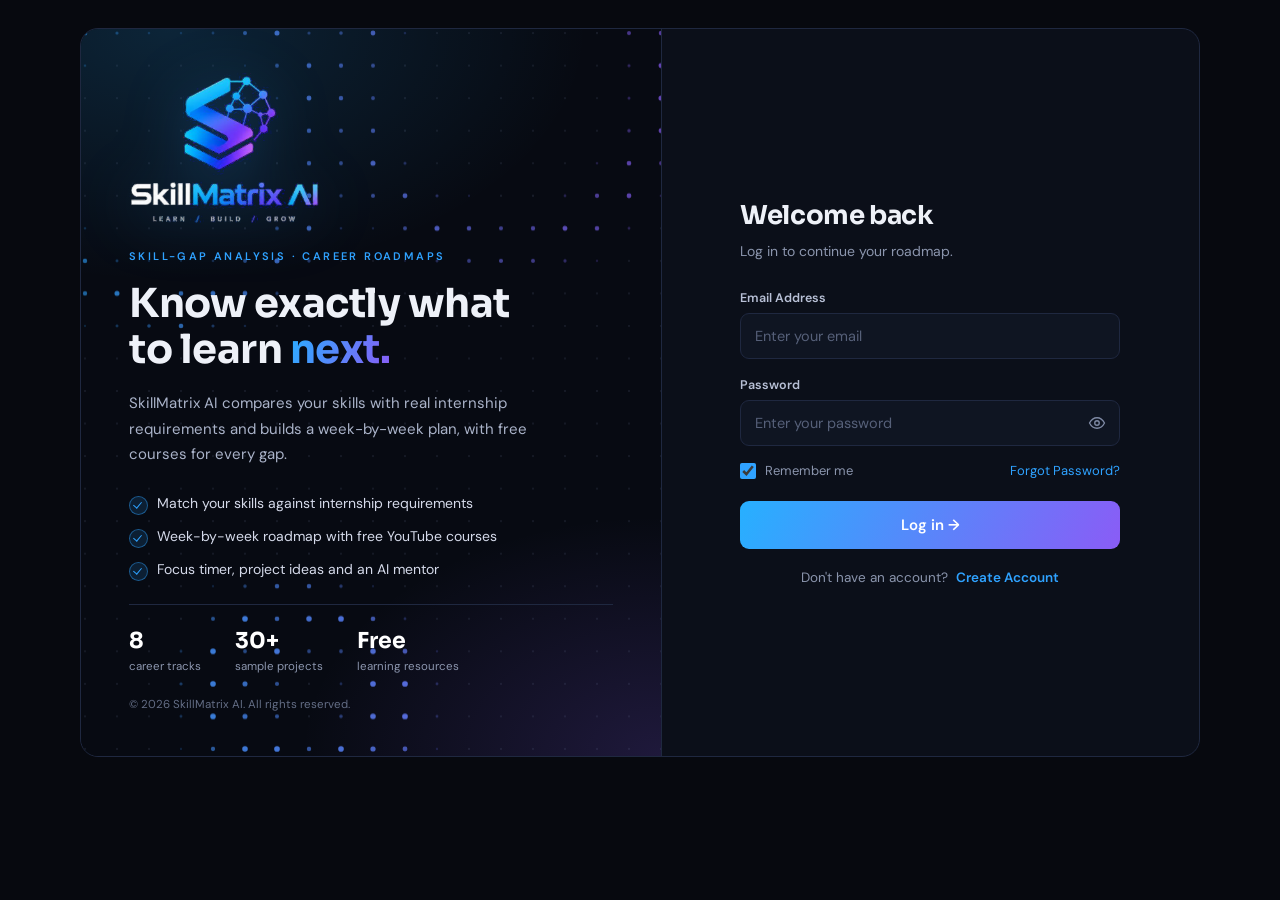
==== commit 3660cbe6: "Update skill matrix features" ====
--- a/frontend/dashboard.html
+++ b/frontend/dashboard.html
@@ -30,8 +30,6 @@
         <a href="#analysis" data-view="analysis"><svg class="ic"><use href="#i-search"/></svg><b>Skill Gap Analysis</b></a>
         <p class="menu-title">Plan</p>
         <a href="#roadmap" data-view="roadmap"><svg class="ic"><use href="#i-map"/></svg><b>Learning Roadmap</b></a>
-        <a href="#schedule" data-view="schedule"><svg class="ic"><use href="#i-calendar"/></svg><b>My Schedule</b></a>
-        <a href="#nextsteps" data-view="nextsteps"><svg class="ic"><use href="#i-steps"/></svg><b>Next Steps</b></a>
         <p class="menu-title">Build</p>
         <a href="#projects" data-view="projects"><svg class="ic"><use href="#i-code"/></svg><b>Projects</b></a>
         <a href="#career" data-view="career"><svg class="ic"><use href="#i-compass"/></svg><b>Career Tracks</b></a>
@@ -39,6 +37,8 @@
         <a href="#focus" data-view="focus"><svg class="ic"><use href="#i-timer"/></svg><b>Focus Timer</b></a>
         <a href="#mentor" data-view="mentor"><svg class="ic"><use href="#i-sparkle"/></svg><b>AI Mentor</b></a>
         <a href="#skilltest" data-view="skilltest"><svg class="ic"><use href="#i-check"/></svg><b>Skill Test</b></a>
+        <a href="#notes" data-view="notes"><svg class="ic"><use href="#i-code"/></svg><b>Study Notes</b></a>
+        <a href="#simulator" data-view="simulator"><svg class="ic"><use href="#i-trend"/></svg><b>Skill Simulator</b></a>
         <a href="#games" data-view="games"><svg class="ic"><use href="#i-gamepad"/></svg><b>Game Zone</b></a>
         <a href="#arcade" data-view="arcade"><svg class="ic"><use href="#i-gamepad"/></svg><b>Code Arcade</b></a>
         <p class="menu-title">Career Kit</p>
@@ -46,9 +46,6 @@
         <a href="#ats" data-view="ats"><svg class="ic"><use href="#i-search"/></svg><b>ATS Checker</b></a>
         <a href="#linkedin" data-view="linkedin"><svg class="ic"><use href="#i-user"/></svg><b>LinkedIn Analyzer</b></a>
         <a href="#interview" data-view="interview"><svg class="ic"><use href="#i-sparkle"/></svg><b>Interview Prep</b></a>
-        <a href="#notes" data-view="notes"><svg class="ic"><use href="#i-code"/></svg><b>Study Notes</b></a>
-        <a href="#tracker" data-view="tracker"><svg class="ic"><use href="#i-check"/></svg><b>Application Tracker</b></a>
-        <a href="#simulator" data-view="simulator"><svg class="ic"><use href="#i-trend"/></svg><b>Skill Simulator</b></a>
         <a href="#company" data-view="company"><svg class="ic"><use href="#i-layers"/></svg><b>Company Prep</b></a>
         <a href="#cover" data-view="cover"><svg class="ic"><use href="#i-user"/></svg><b>Cover Letter</b></a>
         <a href="#market" data-view="market"><svg class="ic"><use href="#i-trend"/></svg><b>Job Market</b></a>
@@ -215,17 +212,6 @@
             </div>
         </section>
 
-        <!-- ========== SCHEDULE ========== -->
-        <section class="view" id="schedule" data-title="My Schedule" data-sub="Build your own timetable: choose days, hours and start time.">
-            <div id="plan-box"></div>
-        </section>
-
-        <!-- ========== NEXT STEPS ========== -->
-        <section class="view" id="nextsteps" data-title="Personalized Next Steps" data-sub="The three things that move you forward fastest.">
-            <div class="three-column" id="next-steps"></div>
-            <div id="next-reco"></div>
-        </section>
-
         <!-- ========== PROJECTS ========== -->
         <section class="view" id="projects" data-title="Projects" data-sub="Recommended projects, plus sample projects in every language.">
             <div class="tabs" id="project-tabs" role="tablist">
@@ -258,7 +244,13 @@
         </section>
 
         <!-- ========== ROADMAP ========== -->
-        <section class="view" id="roadmap" data-title="Learning Roadmap" data-sub="AI-written week-by-week plan with free courses.">
+        <section class="view" id="roadmap" data-title="Learning Roadmap" data-sub="Your roadmap, daily schedule and next steps in one place.">
+            <div class="tabs" id="roadmap-tabs" role="tablist">
+                <button type="button" class="tab active" data-tab="road">Roadmap</button>
+                <button type="button" class="tab" data-tab="sched">My Schedule</button>
+                <button type="button" class="tab" data-tab="next">Next Steps</button>
+            </div>
+            <div class="tab-pane" id="rtab-road">
             <div class="panel">
                 <div class="roadmap-toolbar">
                     <div class="field">
@@ -282,6 +274,18 @@
                 <h3> Free courses for your roadmap</h3>
                 <p class="muted">YouTube playlist searches in English and Hindi - pick the teacher you like best.</p>
                 <div id="course-list"></div>
+            </div>
+            </div>
+
+            <div class="tab-pane" id="rtab-sched" hidden>
+                <p class="muted">Build your own timetable: choose days, hours and start time.</p>
+                <div id="plan-box"></div>
+            </div>
+
+            <div class="tab-pane" id="rtab-next" hidden>
+                <p class="muted">The three things that move you forward fastest.</p>
+                <div class="three-column" id="next-steps"></div>
+                <div id="next-reco"></div>
             </div>
         </section>
 
@@ -363,7 +367,6 @@
         <section class="view" id="linkedin" data-title="LinkedIn Analyzer" data-sub="Tips plus a full profile analysis."><div id="v-linkedin"></div></section>
         <section class="view" id="interview" data-title="Interview Prep" data-sub="Questions with full answers and a mock interview."><div id="v-interview"></div></section>
         <section class="view" id="notes" data-title="Study Notes" data-sub="Notes for every language: edit, upload, download."><div id="v-notes"></div></section>
-        <section class="view" id="tracker" data-title="Application Tracker" data-sub="Track every application from wishlist to offer."><div id="v-tracker"></div></section>
         <section class="view" id="simulator" data-title="Skill Simulator" data-sub="See how one new skill changes your match."><div id="v-simulator"></div></section>
         <section class="view" id="company" data-title="Company Prep" data-sub="What each type of company looks for."><div id="v-company"></div></section>
         <section class="view" id="cover" data-title="Cover Letter & Emails" data-sub="Cover letter, cold email and referral request."><div id="v-cover"></div></section>
@@ -402,6 +405,7 @@
 <script src="js/kit-data.js"></script>
 <script src="js/qbank2.js"></script>
 <script src="js/qbank3.js"></script>
+    <script src="js/notes-data.js"></script>
 <script src="js/games.js"></script>
 <script src="js/tools.js"></script>
 </body>
--- a/frontend/css/tools.css
+++ b/frontend/css/tools.css
@@ -57,3 +57,10 @@
 .g-help { margin-top: 10px; }
 .k-gen { background: var(--surface2); border: 1px solid var(--line); border-radius: 10px; padding: 12px 14px; margin-bottom: 10px; } .k-gen-head { display: flex; justify-content: space-between; align-items: center; } .k-gen p { white-space: pre-wrap; color: var(--soft); font-size: 13.5px; margin-top: 6px; }
 #certificate { display: none; text-align: center; background: #fff; color: #111; border: 10px double #2b6cf6; padding: 70px 40px; font-family: Georgia, serif; } #certificate * { color: #111; } #certificate h1 { font-size: 34px; margin-bottom: 24px; } #certificate h2 { margin: 12px 0; font-size: 30px; } @media print { #certificate { display: block; } }
+.k-drop-big { padding: 34px 22px; text-align: center; }
+.k-thumbs { display: flex; flex-wrap: wrap; gap: 10px; margin-bottom: 10px; }
+.k-thumbs:empty { display: none; }
+.k-thumb { position: relative; width: 120px; height: 120px; border: 1px solid var(--line2); border-radius: 10px; overflow: hidden; display: flex; align-items: center; justify-content: center; background: rgba(255,255,255,.03); }
+.k-thumb img { width: 100%; height: 100%; object-fit: cover; }
+.k-thumb .k-pdf { padding: 8px; font-size: 12px; text-align: center; color: var(--soft); word-break: break-all; }
+.k-thumb .btn { position: absolute; top: 4px; right: 4px; padding: 2px 7px; }
